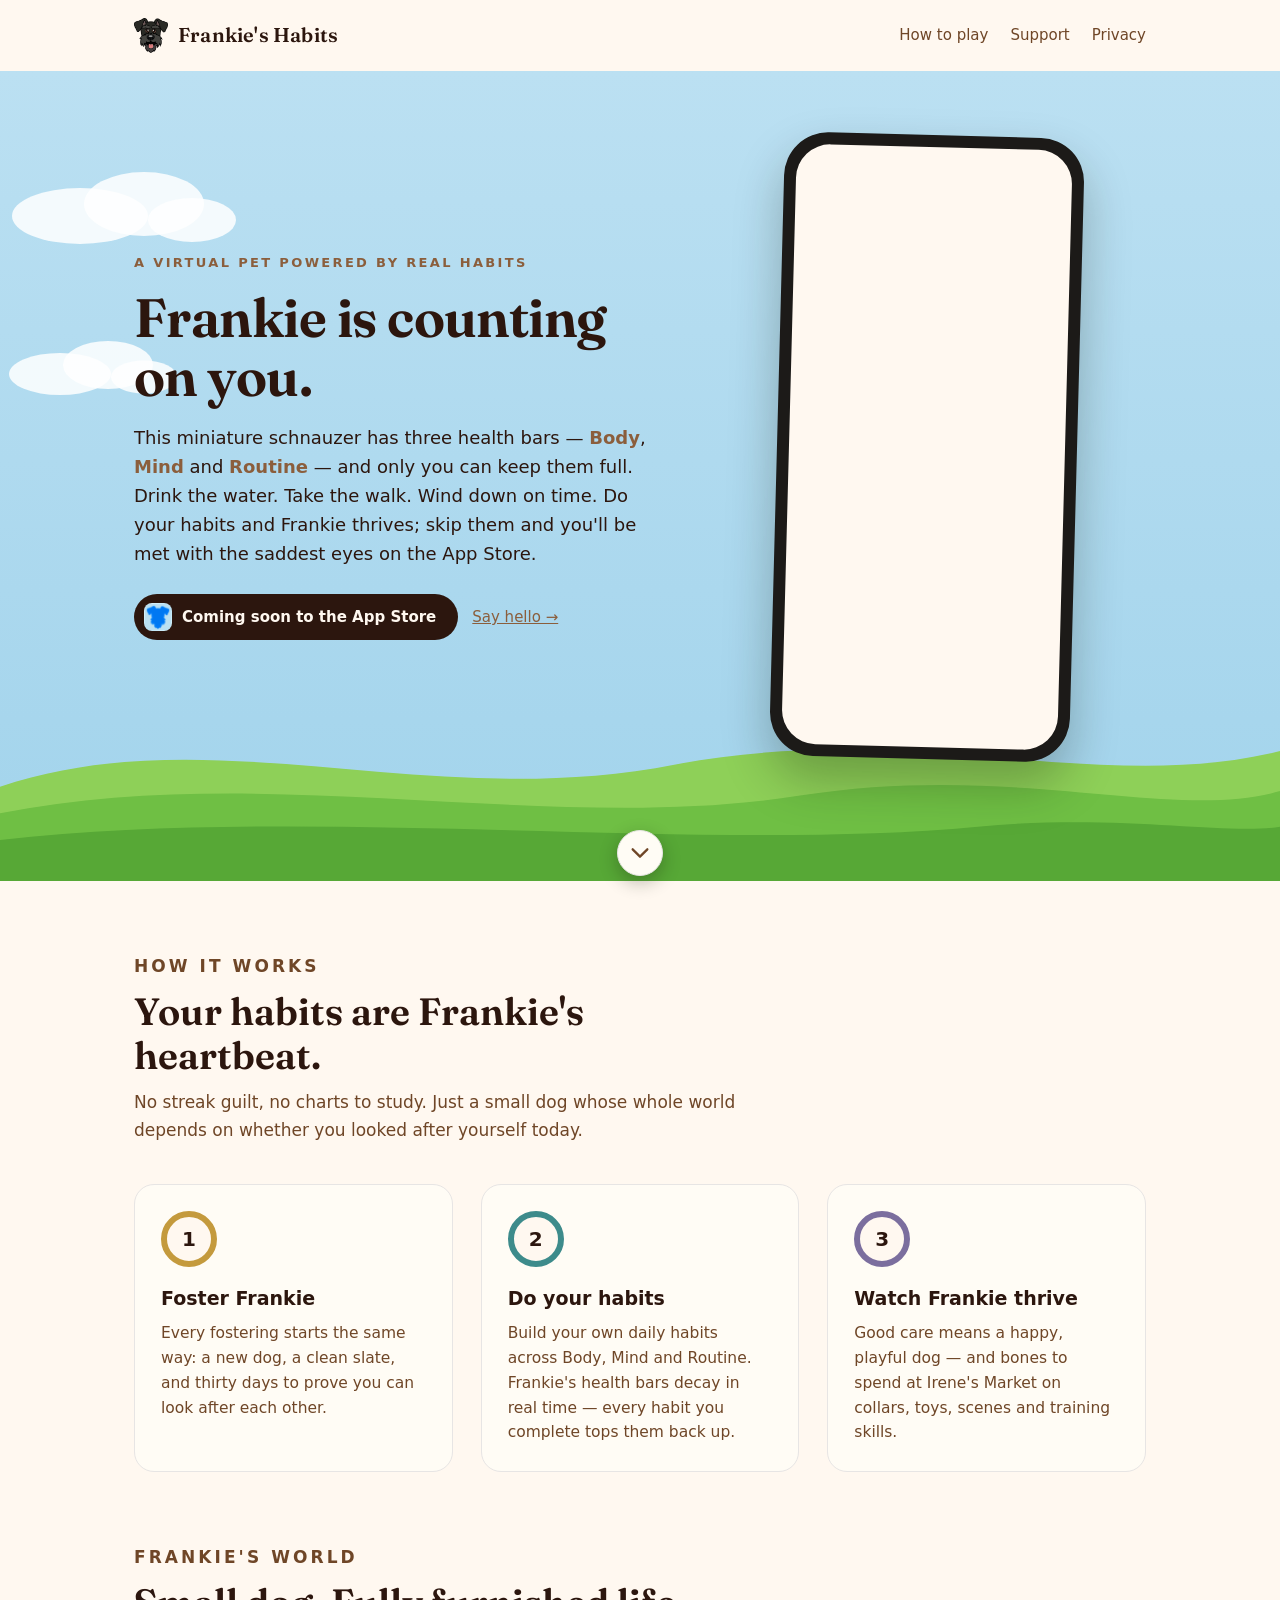
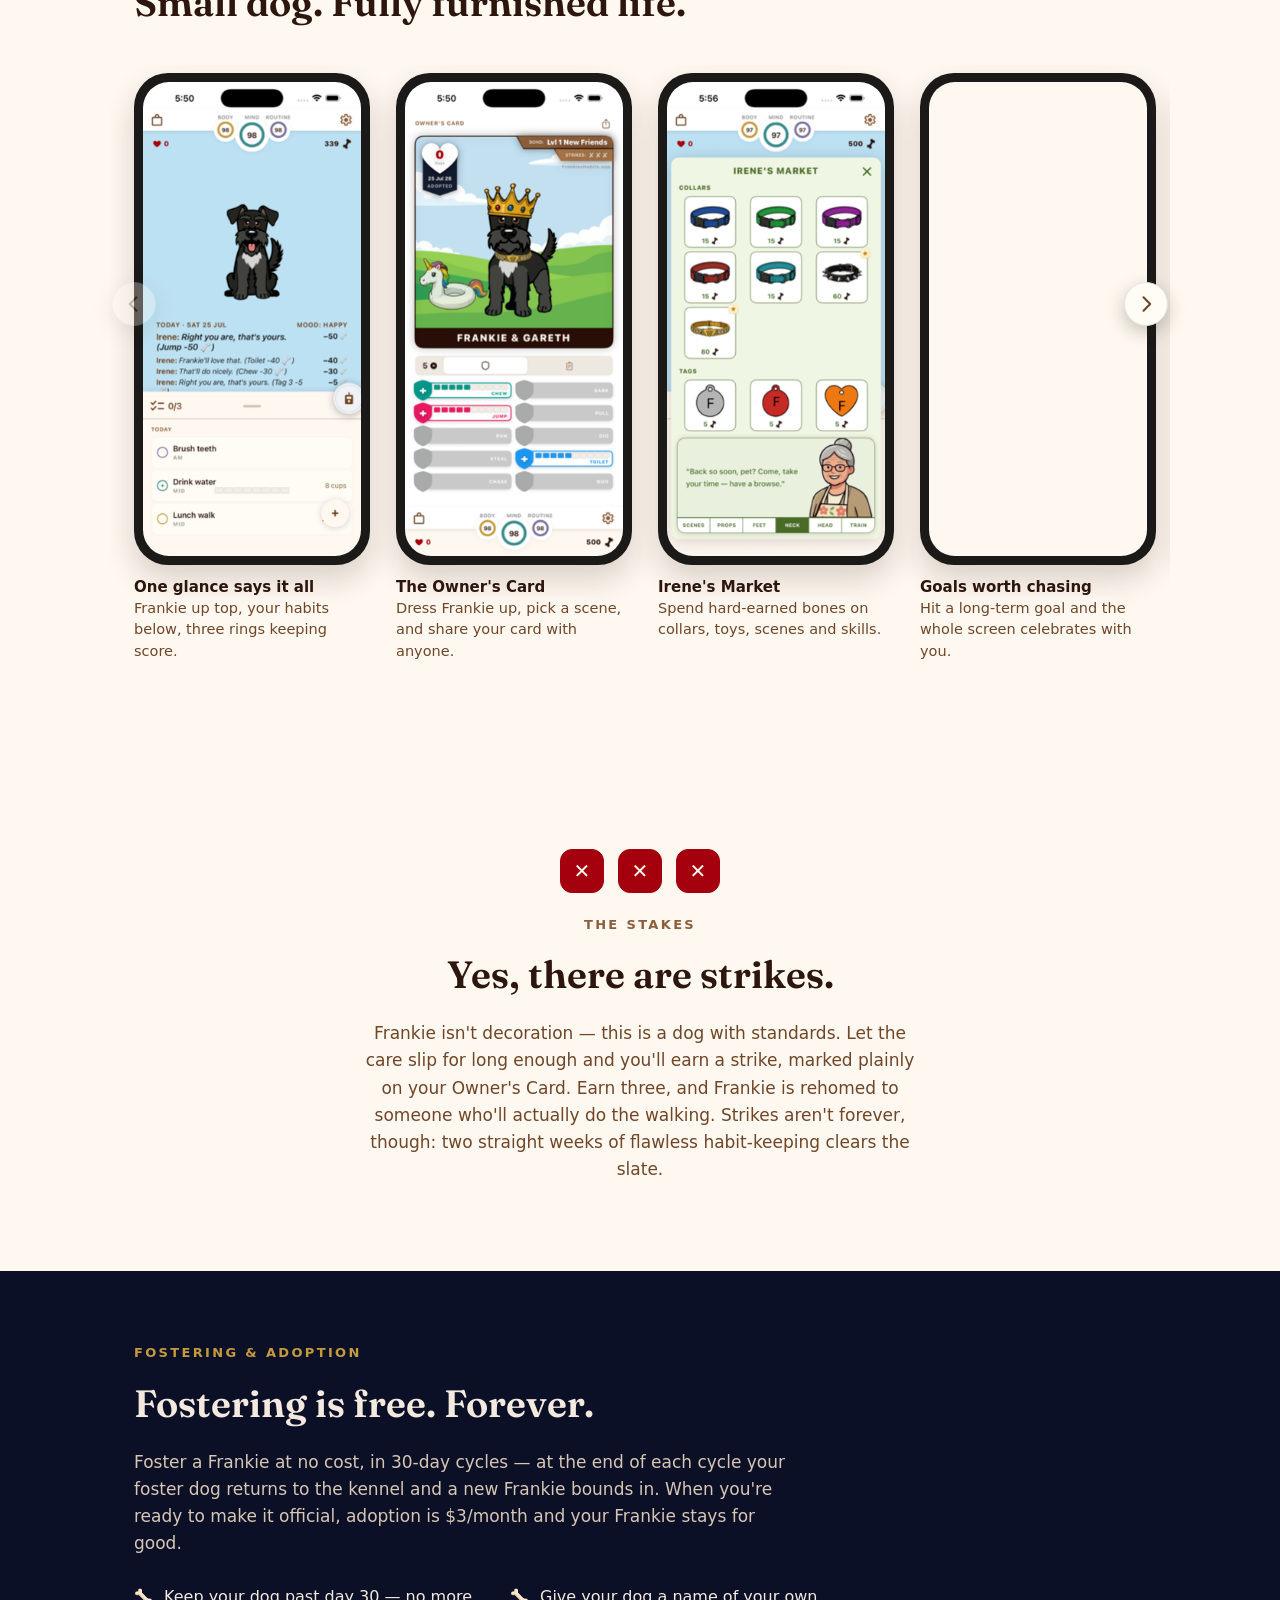
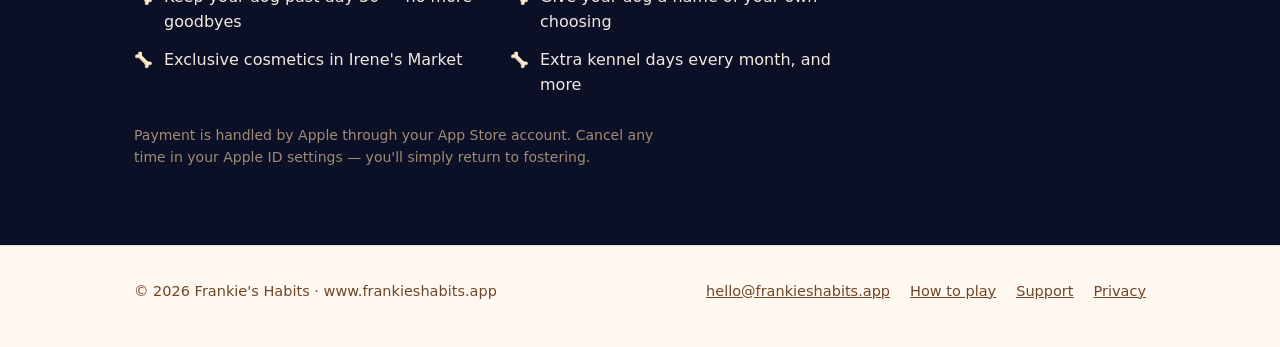
==== index.html @ 16db314a "Use the real compiled app icon in the App Store pill Co-Authored-By: Claude Fable 5 <noreply@anthrop" ====
<!DOCTYPE html>
<html lang="en">
<head>
<meta charset="utf-8">
<meta name="viewport" content="width=device-width, initial-scale=1">
<title>Frankie's Habits — Frankie is counting on you</title>
<meta name="description" content="Frankie is a virtual miniature schnauzer whose health runs on your real daily habits. Foster Frankie for free on iPhone — coming soon to the App Store.">
<meta property="og:title" content="Frankie's Habits">
<meta property="og:description" content="A virtual miniature schnauzer whose health runs on your real daily habits. Coming soon to the App Store.">
<meta property="og:image" content="https://www.frankieshabits.app/assets/02-ownerscard-crown-unicorn-hills.png">
<meta property="og:url" content="https://www.frankieshabits.app/">
<link rel="icon" type="image/png" href="assets/favicon.png">
<link rel="apple-touch-icon" href="assets/apple-touch-icon.png">
<link rel="preconnect" href="https://fonts.googleapis.com">
<link rel="preconnect" href="https://fonts.gstatic.com" crossorigin>
<link href="https://fonts.googleapis.com/css2?family=Fraunces:opsz,wght@9..144,400..700&display=swap" rel="stylesheet">
<link rel="stylesheet" href="style.css?v=5">
</head>
<body>

<header class="site-header">
  <div class="wrap">
    <a class="wordmark" href="index.html">
      <img src="assets/frankie-head.png" alt="" width="34" height="35">
      <span>Frankie's Habits</span>
    </a>
    <nav class="site-nav" aria-label="Site">
      <a href="guide.html">How to play</a>
      <a href="support.html">Support</a>
      <a href="privacy.html">Privacy</a>
    </nav>
  </div>
</header>

<main>
  <section class="hero" aria-label="Introduction">
    <div class="clouds" aria-hidden="true">
      <svg class="cloud" style="top:12%; width:240px;" viewBox="0 0 120 40"><ellipse cx="40" cy="26" rx="34" ry="14"/><ellipse cx="72" cy="20" rx="30" ry="16"/><ellipse cx="96" cy="28" rx="22" ry="11"/></svg>
      <svg class="cloud c2" style="top:34%; width:180px;" viewBox="0 0 120 40"><ellipse cx="40" cy="26" rx="34" ry="14"/><ellipse cx="72" cy="20" rx="30" ry="16"/><ellipse cx="96" cy="28" rx="22" ry="11"/></svg>
    </div>

    <div class="wrap">
      <div class="hero-copy">
        <p class="eyebrow">A virtual pet powered by real habits</p>
        <h1>Frankie is counting on you.</h1>
        <p class="lede">This miniature schnauzer has three health bars — <strong>Body</strong>, <strong>Mind</strong> and <strong>Routine</strong> — and only you can keep them full. Drink the water. Take the walk. Wind down on time. Do your habits and Frankie thrives; skip them and you'll be met with the saddest eyes on the App Store.</p>
        <div class="cta-row">
          <span class="pill"><img class="pill-icon" src="assets/app-icon.png" alt="" width="28" height="28">Coming soon to the App&nbsp;Store</span>
          <a class="quiet" href="mailto:hello@frankieshabits.app">Say hello →</a>
        </div>
      </div>
      <div class="phone">
        <video src="assets/v1-frankie-licks-the-screen.mp4" autoplay muted loop playsinline preload="metadata" aria-label="Frankie the schnauzer licking the phone screen"></video>
      </div>
    </div>

    <a class="scroll-cue" href="#how-title" aria-label="Scroll down to see how it works">
      <svg viewBox="0 0 24 24" width="22" height="22" aria-hidden="true"><path d="M4 8l8 8 8-8" fill="none" stroke="currentColor" stroke-width="2.5" stroke-linecap="round" stroke-linejoin="round"/></svg>
    </a>

    <svg class="hills" viewBox="0 0 1440 190" preserveAspectRatio="none" aria-hidden="true">
      <path class="h1" d="M0,120 C240,40 480,150 760,95 C1020,45 1240,130 1440,80 L1440,190 L0,190 Z"/>
      <path class="h2" d="M0,150 C300,90 620,175 900,130 C1140,92 1320,160 1440,125 L1440,190 L0,190 Z"/>
      <path class="h3" d="M0,180 C360,140 780,195 1100,165 C1260,150 1380,175 1440,165 L1440,190 L0,190 Z"/>
    </svg>
  </section>
  <div class="grass-band" aria-hidden="true"></div>

  <section class="section" aria-labelledby="how-title">
    <div class="wrap">
      <div class="section-head">
        <p class="eyebrow">How it works</p>
        <h2 id="how-title">Your habits are Frankie's heartbeat.</h2>
        <p>No streak guilt, no charts to study. Just a small dog whose whole world depends on whether you looked after yourself today.</p>
      </div>
      <ol class="steps">
        <li class="step">
          <span class="ring" aria-hidden="true">1</span>
          <h3>Foster Frankie</h3>
          <p>Every fostering starts the same way: a new dog, a clean slate, and thirty days to prove you can look after each other.</p>
        </li>
        <li class="step">
          <span class="ring" aria-hidden="true">2</span>
          <h3>Do your habits</h3>
          <p>Build your own daily habits across Body, Mind and Routine. Frankie's health bars decay in real time — every habit you complete tops them back up.</p>
        </li>
        <li class="step">
          <span class="ring" aria-hidden="true">3</span>
          <h3>Watch Frankie thrive</h3>
          <p>Good care means a happy, playful dog — and bones to spend at Irene's Market on collars, toys, scenes and training skills.</p>
        </li>
      </ol>
    </div>
  </section>

  <section class="section" aria-labelledby="world-title" style="padding-top:0;">
    <div class="wrap">
      <div class="section-head">
        <p class="eyebrow">Frankie's world</p>
        <h2 id="world-title">Small dog. Fully furnished life.</h2>
      </div>
    </div>
    <div class="shelf-zone">
      <button class="shelf-btn prev" type="button" aria-label="Previous screenshots" disabled>
        <svg viewBox="0 0 24 24" width="20" height="20" aria-hidden="true"><path d="M15 4l-8 8 8 8" fill="none" stroke="currentColor" stroke-width="2.5" stroke-linecap="round" stroke-linejoin="round"/></svg>
      </button>
      <button class="shelf-btn next" type="button" aria-label="More screenshots">
        <svg viewBox="0 0 24 24" width="20" height="20" aria-hidden="true"><path d="M9 4l8 8-8 8" fill="none" stroke="currentColor" stroke-width="2.5" stroke-linecap="round" stroke-linejoin="round"/></svg>
      </button>
      <div class="shelf" tabindex="0" aria-label="App screenshots, scroll sideways">
      <figure class="shot">
        <div class="phone"><img src="assets/01-home-crown-grasshills.png" alt="Frankie's home screen with Body, Mind and Routine health rings and today's habit list" loading="lazy"></div>
        <figcaption><strong>One glance says it all</strong>Frankie up top, your habits below, three rings keeping score.</figcaption>
      </figure>
      <figure class="shot">
        <div class="phone"><img src="assets/02-ownerscard-crown-unicorn-hills.png" alt="Owner's Card showing Frankie wearing a crown next to a unicorn pool float on grassy hills" loading="lazy"></div>
        <figcaption><strong>The Owner's Card</strong>Dress Frankie up, pick a scene, and share your card with anyone.</figcaption>
      </figure>
      <figure class="shot">
        <div class="phone"><img src="assets/07-market-collars.png" alt="Irene's Market showing a grid of collars for sale" loading="lazy"></div>
        <figcaption><strong>Irene's Market</strong>Spend hard-earned bones on collars, toys, scenes and skills.</figcaption>
      </figure>
      <figure class="shot">
        <div class="phone"><video src="assets/v5-goal-achieved-confetti.mp4" autoplay muted loop playsinline preload="metadata" aria-label="Confetti celebration when a goal is achieved"></video></div>
        <figcaption><strong>Goals worth chasing</strong>Hit a long-term goal and the whole screen celebrates with you.</figcaption>
      </figure>
      <figure class="shot">
        <div class="phone"><img src="assets/12-habit-panel-expanded.png" alt="Expanded habit panel with morning, midday and night habits" loading="lazy"></div>
        <figcaption><strong>Habits that fit your day</strong>Morning, midday, night — with progress sliders for the countable stuff.</figcaption>
      </figure>
      <figure class="shot">
        <div class="phone"><img src="assets/14-doggy-talkie.png" alt="The Doggy Talkie feed showing messages from Frankie, Bill and Irene" loading="lazy"></div>
        <figcaption><strong>The Doggy Talkie</strong>Every walk, bath and biscuit remembered — with commentary from Frankie, Bill the vet and Irene.</figcaption>
      </figure>
      <figure class="shot">
        <div class="phone"><img src="assets/15-weekly-checkin.png" alt="Weekly check-in summary screen" loading="lazy"></div>
        <figcaption><strong>The weekly check-in</strong>A gentle Sunday look at how the two of you are doing.</figcaption>
      </figure>
      <figure class="shot">
        <div class="phone"><img src="assets/05-ownerscard-forest-trex-viking.png" alt="Owner's Card with Frankie in a viking helmet in a forest scene with an inflatable T-rex" loading="lazy"></div>
        <figcaption><strong>Yes, that's a viking helmet</strong>The wardrobe gets weird in the best way.</figcaption>
      </figure>
      </div>
    </div>
  </section>

  <section class="strikes" aria-labelledby="strikes-title">
    <div class="wrap">
      <div class="strike-row" aria-hidden="true">
        <span class="strike-x">✕</span><span class="strike-x">✕</span><span class="strike-x">✕</span>
      </div>
      <p class="eyebrow">The stakes</p>
      <h2 id="strikes-title">Yes, there are strikes.</h2>
      <p>Frankie isn't decoration — this is a dog with standards. Let the care slip for long enough and you'll earn a strike, marked plainly on your Owner's Card. Earn three, and Frankie is rehomed to someone who'll actually do the walking. Strikes aren't forever, though: two straight weeks of flawless habit-keeping clears the slate.</p>
    </div>
  </section>

  <section class="adopt" aria-labelledby="adopt-title">
    <div class="wrap">
      <p class="eyebrow">Fostering &amp; adoption</p>
      <h2 id="adopt-title">Fostering is free. Forever.</h2>
      <p class="lede">Foster a Frankie at no cost, in 30-day cycles — at the end of each cycle your foster dog returns to the kennel and a new Frankie bounds in. When you're ready to make it official, adoption is $3/month and your Frankie stays for good.</p>
      <ul>
        <li>Keep your dog past day 30 — no more goodbyes</li>
        <li>Give your dog a name of your own choosing</li>
        <li>Exclusive cosmetics in Irene's Market</li>
        <li>Extra kennel days every month, and more</li>
      </ul>
      <p class="fine">Payment is handled by Apple through your App&nbsp;Store account. Cancel any time in your Apple&nbsp;ID settings — you'll simply return to fostering.</p>
    </div>
  </section>
</main>

<footer class="site-footer">
  <div class="wrap">
    <span>© 2026 Frankie's Habits · www.frankieshabits.app</span>
    <nav aria-label="Footer">
      <a href="mailto:hello@frankieshabits.app">hello@frankieshabits.app</a>
      <a href="guide.html">How to play</a>
      <a href="support.html">Support</a>
      <a href="privacy.html">Privacy</a>
    </nav>
  </div>
</footer>

<script>
  var shelf = document.querySelector('.shelf');
  var prev = document.querySelector('.shelf-btn.prev');
  var next = document.querySelector('.shelf-btn.next');
  var instant = matchMedia('(prefers-reduced-motion: reduce)').matches;
  function page(dir) {
    shelf.scrollBy({ left: dir * shelf.clientWidth * 0.8, behavior: instant ? 'auto' : 'smooth' });
  }
  prev.addEventListener('click', function () { page(-1); });
  next.addEventListener('click', function () { page(1); });
  function syncBtns() {
    prev.disabled = shelf.scrollLeft < 10;
    next.disabled = shelf.scrollLeft > shelf.scrollWidth - shelf.clientWidth - 10;
  }
  shelf.addEventListener('scroll', syncBtns, { passive: true });
  syncBtns();

  var cue = document.querySelector('.scroll-cue');
  addEventListener('scroll', function () {
    cue.classList.toggle('gone', scrollY > 120);
  }, { passive: true });
  if (matchMedia('(prefers-reduced-motion: reduce)').matches) {
    document.querySelectorAll('video').forEach(function (v) {
      v.removeAttribute('autoplay'); v.pause(); v.setAttribute('controls', '');
    });
  }
</script>
</body>
</html>
---- style.css ----
/* Frankie's Habits — frankieshabits.app
   Palette + type ramp derive from the app's own tokens (docs/tokens.json):
   cream UI chrome, warm-brown accents, Body/Mind/Routine category trio,
   and the happy-sky blue that Frankie lives under when things are going well. */

:root {
  --cream: #FFF8F0;
  --card: #FFFCF5;
  --ink: #2C160E;
  --ink-2: #6F4627;
  --brown: #8B5E3C;
  --border: #E7E5E4;
  --sky: #BBE0F2;
  --sky-deep: #A3D4EC;
  --grass-1: #8ED058;
  --grass-2: #6FBF44;
  --grass-3: #57A836;
  --body-gold: #C49A3D;
  --mind-teal: #3D8B8B;
  --routine-purple: #7B6E9E;
  --night: #0B1026;
  --bezel: #1C1A18;
  --display: "Fraunces", Georgia, serif;
  --sans: system-ui, -apple-system, "Segoe UI", sans-serif;
}

:root[data-theme="dark"] { color-scheme: dark; }
:root[data-theme="light"] { color-scheme: light; }

@media (prefers-color-scheme: dark) {
  :root {
    --cream: #171310;
    --card: #201B17;
    --ink: #F3E9DF;
    --ink-2: #C9A886;
    --border: #33291F;
    --sky: #1A3A4D;
    --sky-deep: #14303F;
    --grass-1: #2E5A22;
    --grass-2: #26491C;
    --grass-3: #1E3A17;
  }
}

* { margin: 0; padding: 0; box-sizing: border-box; }

html { scroll-behavior: smooth; }

body {
  font-family: var(--sans);
  background: var(--cream);
  color: var(--ink);
  line-height: 1.6;
  -webkit-font-smoothing: antialiased;
}

img, video { max-width: 100%; display: block; }

a { color: var(--brown); }
a:focus-visible, button:focus-visible {
  outline: 3px solid var(--mind-teal);
  outline-offset: 2px;
  border-radius: 4px;
}

.wrap { max-width: 1060px; margin: 0 auto; padding: 0 24px; }

/* Tracked uppercase labels — same register as the app's BODY / MIND / ROUTINE headers */
.eyebrow {
  font-size: 13px;
  font-weight: 600;
  letter-spacing: 0.18em;
  text-transform: uppercase;
  color: var(--brown);
}

/* ---------- header ---------- */

.site-header { background: var(--cream); }
.site-header .wrap {
  display: flex;
  align-items: center;
  justify-content: space-between;
  padding-top: 18px;
  padding-bottom: 18px;
}
.wordmark {
  display: flex;
  align-items: center;
  gap: 10px;
  text-decoration: none;
  color: var(--ink);
}
.wordmark img { width: 34px; height: auto; }
.wordmark span {
  font-family: var(--display);
  font-weight: 600;
  font-size: 20px;
  letter-spacing: 0.01em;
}
.site-nav { display: flex; gap: 22px; }
.site-nav a {
  color: var(--ink-2);
  text-decoration: none;
  font-size: 15px;
  font-weight: 500;
}
.site-nav a:hover { color: var(--brown); text-decoration: underline; }

/* ---------- hero: Frankie's world ---------- */

.hero {
  background: linear-gradient(var(--sky), var(--sky-deep));
  overflow: hidden;
  position: relative;
}
.hero .wrap {
  display: grid;
  grid-template-columns: 1.1fr 0.9fr;
  gap: 40px;
  align-items: center;
  padding-top: 64px;
  padding-bottom: 24px;
  position: relative;
  z-index: 2;
}
.hero-copy h1 {
  font-family: var(--display);
  font-weight: 640;
  font-size: clamp(34px, 5vw, 54px);
  line-height: 1.1;
  letter-spacing: -0.01em;
  margin: 14px 0 18px;
}
.hero-copy .lede {
  font-size: 18px;
  color: var(--ink);
  max-width: 46ch;
  margin-bottom: 26px;
}
.hero-copy .lede strong { color: var(--brown); }

.cta-row { display: flex; flex-wrap: wrap; gap: 14px; align-items: center; }
.pill {
  display: inline-flex;
  align-items: center;
  gap: 10px;
  background: var(--ink);
  color: var(--cream);
  border-radius: 999px;
  padding: 9px 22px 9px 10px;
  font-weight: 600;
  font-size: 15px;
}
/* the real compiled app icon, straight from the built app bundle */
.pill-icon {
  width: 28px;
  height: 28px;
  border-radius: 8px;
  flex-shrink: 0;
}
@media (prefers-color-scheme: dark) {
  .pill { background: var(--card); color: var(--ink); border: 1px solid var(--border); }
}
.cta-row .quiet { font-size: 15px; }

/* phone standing in the grass */
.phone {
  width: min(300px, 78vw);
  margin: 0 auto;
  background: var(--bezel);
  border-radius: 44px;
  padding: 12px;
  box-shadow: 0 24px 48px rgba(20, 30, 10, 0.28);
}
.phone > img, .phone > video {
  border-radius: 34px;
  width: 100%;
  aspect-ratio: 1320 / 2868;
  object-fit: cover;
  background: var(--cream);
}
.hero .phone { transform: rotate(1.5deg); }

/* scroll cue — sits on the grass, bobbing until you follow it */
.scroll-cue {
  position: fixed;
  left: 50%;
  bottom: 24px;
  transform: translateX(-50%);
  z-index: 20;
  width: 46px;
  height: 46px;
  border-radius: 50%;
  background: #FFFCF5;
  color: #6F4627;
  border: 1px solid #E7E5E4;
  box-shadow: 0 6px 18px rgba(20, 30, 10, 0.30);
  display: grid;
  place-items: center;
  animation: bob 1.8s ease-in-out infinite;
  transition: opacity 0.4s ease;
}
.scroll-cue:hover { color: #2C160E; }
.scroll-cue.gone { opacity: 0; pointer-events: none; }
@keyframes bob {
  0%, 100% { transform: translateX(-50%) translateY(0); }
  50% { transform: translateX(-50%) translateY(7px); }
}
@media (prefers-reduced-motion: reduce) {
  .scroll-cue { animation: none; }
}

/* rolling hills — same flat-vector world as the Owner's Card */
.hills { display: block; width: 100%; margin-top: -8vw; position: relative; z-index: 1; }
.hills path.h1 { fill: var(--grass-1); }
.hills path.h2 { fill: var(--grass-2); }
.hills path.h3 { fill: var(--grass-3); }
.grass-band { background: var(--grass-3); height: 34px; margin-top: -2px; }

.clouds { position: absolute; inset: 0; z-index: 0; pointer-events: none; }
.cloud {
  position: absolute;
  fill: rgba(255, 255, 255, 0.85);
  animation: drift 60s linear infinite;
}
@media (prefers-color-scheme: dark) { .cloud { fill: rgba(255, 255, 255, 0.12); } }
.cloud.c2 { animation-duration: 90s; animation-delay: -30s; }
@keyframes drift {
  from { transform: translateX(-15vw); }
  to { transform: translateX(110vw); }
}
@media (prefers-reduced-motion: reduce) {
  .cloud { animation: none; }
  html { scroll-behavior: auto; }
}

/* ---------- sections ---------- */

.section { padding: 72px 0; }
.section-head { max-width: 60ch; margin-bottom: 40px; }
.section-head h2 {
  font-family: var(--display);
  font-weight: 620;
  font-size: clamp(26px, 3.6vw, 38px);
  line-height: 1.15;
  margin: 10px 0 12px;
}
.section-head p { color: var(--ink-2); font-size: 17px; }

/* how it works — step rings echo the app's Body/Mind/Routine status rings */
.steps {
  display: grid;
  grid-template-columns: repeat(3, 1fr);
  gap: 28px;
  list-style: none;
}
.step {
  background: var(--card);
  border: 1px solid var(--border);
  border-radius: 20px;
  padding: 26px;
}
.ring {
  width: 56px;
  height: 56px;
  border-radius: 50%;
  border: 6px solid var(--body-gold);
  display: grid;
  place-items: center;
  font-weight: 700;
  font-size: 20px;
  margin-bottom: 16px;
  background: var(--cream);
}
.step:nth-child(2) .ring { border-color: var(--mind-teal); }
.step:nth-child(3) .ring { border-color: var(--routine-purple); }
.step h3 { font-size: 19px; margin-bottom: 8px; }
.step p { color: var(--ink-2); font-size: 15.5px; }

/* gallery — horizontally scrollable shelf of phones */
.shelf-zone { position: relative; max-width: 1060px; margin: 0 auto; }
.shelf-btn {
  position: absolute;
  top: 34%;
  z-index: 5;
  width: 44px;
  height: 44px;
  border-radius: 50%;
  background: #FFFCF5;
  color: #6F4627;
  border: 1px solid #E7E5E4;
  box-shadow: 0 6px 18px rgba(20, 30, 10, 0.25);
  display: grid;
  place-items: center;
  cursor: pointer;
  transition: opacity 0.25s ease;
}
.shelf-btn.prev { left: 2px; }
.shelf-btn.next { right: 2px; }
.shelf-btn:hover:not(:disabled) { color: #2C160E; }
.shelf-btn:disabled { opacity: 0.3; cursor: default; }
@media (max-width: 820px) {
  .shelf-btn { display: none; }
}
.shelf {
  display: grid;
  grid-auto-flow: column;
  grid-auto-columns: 236px;
  gap: 26px;
  overflow-x: auto;
  padding: 8px 24px 22px;
  max-width: 1060px;
  margin: 0 auto;
  scroll-snap-type: x proximity;
  scroll-padding: 0 24px;
  scrollbar-width: thin;
}
.shot { scroll-snap-align: start; }
.shot .phone {
  width: 100%;
  border-radius: 34px;
  padding: 9px;
  box-shadow: 0 14px 30px rgba(44, 22, 14, 0.18);
}
.shot .phone > img, .shot .phone > video { border-radius: 26px; }
.shot figcaption {
  margin-top: 12px;
  font-size: 14.5px;
  color: var(--ink-2);
  line-height: 1.45;
}
.shot figcaption strong { color: var(--ink); display: block; font-size: 15px; }

/* strikes — the stakes, in the Owner's Card's own language */
.strikes { padding: 72px 0 88px; text-align: center; }
.strikes .wrap { max-width: 620px; }
.strikes h2 {
  font-family: var(--display);
  font-weight: 620;
  font-size: clamp(26px, 3.6vw, 38px);
  margin: 10px 0 14px;
}
.strikes p:not(.eyebrow) { color: var(--ink-2); font-size: 17px; }
.strike-row { display: flex; gap: 14px; justify-content: center; margin-bottom: 22px; }
.strike-x {
  width: 44px;
  height: 44px;
  border-radius: 12px;
  background: #A4000E;
  border: 1px solid #A4000E;
  display: grid;
  place-items: center;
  color: #FFF8F0;
  font-weight: 700;
  font-size: 20px;
}

/* adoption band */
.adopt { background: var(--night); color: #F3E9DF; }
.adopt .wrap { padding-top: 72px; padding-bottom: 76px; }
.adopt .eyebrow { color: var(--body-gold); }
.adopt h2 {
  font-family: var(--display);
  font-weight: 620;
  font-size: clamp(26px, 3.6vw, 38px);
  margin: 10px 0 14px;
  max-width: 24ch;
}
.adopt .lede { max-width: 62ch; color: #D8C6B4; font-size: 17px; }
.adopt ul {
  list-style: none;
  margin-top: 26px;
  display: grid;
  grid-template-columns: repeat(2, minmax(220px, 1fr));
  gap: 12px 32px;
  max-width: 720px;
}
.adopt li {
  padding-left: 30px;
  position: relative;
  color: #F3E9DF;
  font-size: 16px;
}
.adopt li::before {
  content: "🦴";
  position: absolute;
  left: 0;
  top: 1px;
  font-size: 15px;
}
.adopt .fine { margin-top: 26px; font-size: 14px; color: #A08B76; max-width: 62ch; }

/* ---------- footer ---------- */

.site-footer { border-top: 1px solid var(--border); }
.site-footer .wrap {
  padding-top: 34px;
  padding-bottom: 44px;
  display: flex;
  flex-wrap: wrap;
  gap: 18px 32px;
  align-items: center;
  justify-content: space-between;
  font-size: 14.5px;
  color: var(--ink-2);
}
.site-footer nav { display: flex; flex-wrap: wrap; gap: 20px; }
.site-footer a { color: var(--ink-2); }

/* ---------- inner pages (support / privacy) ---------- */

.page { max-width: 720px; margin: 0 auto; padding: 56px 24px 88px; }
.page h1 {
  font-family: var(--display);
  font-weight: 640;
  font-size: clamp(30px, 4.5vw, 42px);
  line-height: 1.12;
  margin: 12px 0 18px;
}
.page h2 {
  font-family: var(--display);
  font-weight: 600;
  font-size: 22px;
  margin: 36px 0 10px;
}
.page p, .page li { color: var(--ink); font-size: 16.5px; }
.page p + p { margin-top: 12px; }
.page ul { margin: 12px 0 12px 22px; }
.page .muted { color: var(--ink-2); }
.page .card {
  background: var(--card);
  border: 1px solid var(--border);
  border-radius: 16px;
  padding: 22px 24px;
  margin: 22px 0;
}
.page .card a { font-weight: 600; }

/* guide-page figures — small phones floated beside their sections */
.guide-fig {
  float: right;
  width: 172px;
  margin: 6px 0 16px 26px;
}
.guide-fig .phone {
  width: 100%;
  border-radius: 26px;
  padding: 7px;
  box-shadow: 0 10px 24px rgba(44, 22, 14, 0.20);
}
.guide-fig .phone > img { border-radius: 20px; }
.guide-fig figcaption {
  margin-top: 8px;
  font-size: 13px;
  color: var(--ink-2);
  text-align: center;
  line-height: 1.4;
}
.page h2 { clear: both; }
@media (max-width: 560px) {
  .guide-fig { float: none; width: 200px; margin: 18px auto; }
}

/* ---------- responsive ---------- */

@media (max-width: 820px) {
  .hero .wrap { grid-template-columns: 1fr; padding-top: 44px; }
  .hero .phone { transform: none; margin-top: 8px; }
  .steps { grid-template-columns: 1fr; }
  .adopt ul { grid-template-columns: 1fr; }
  .hills { margin-top: -12vw; }
}
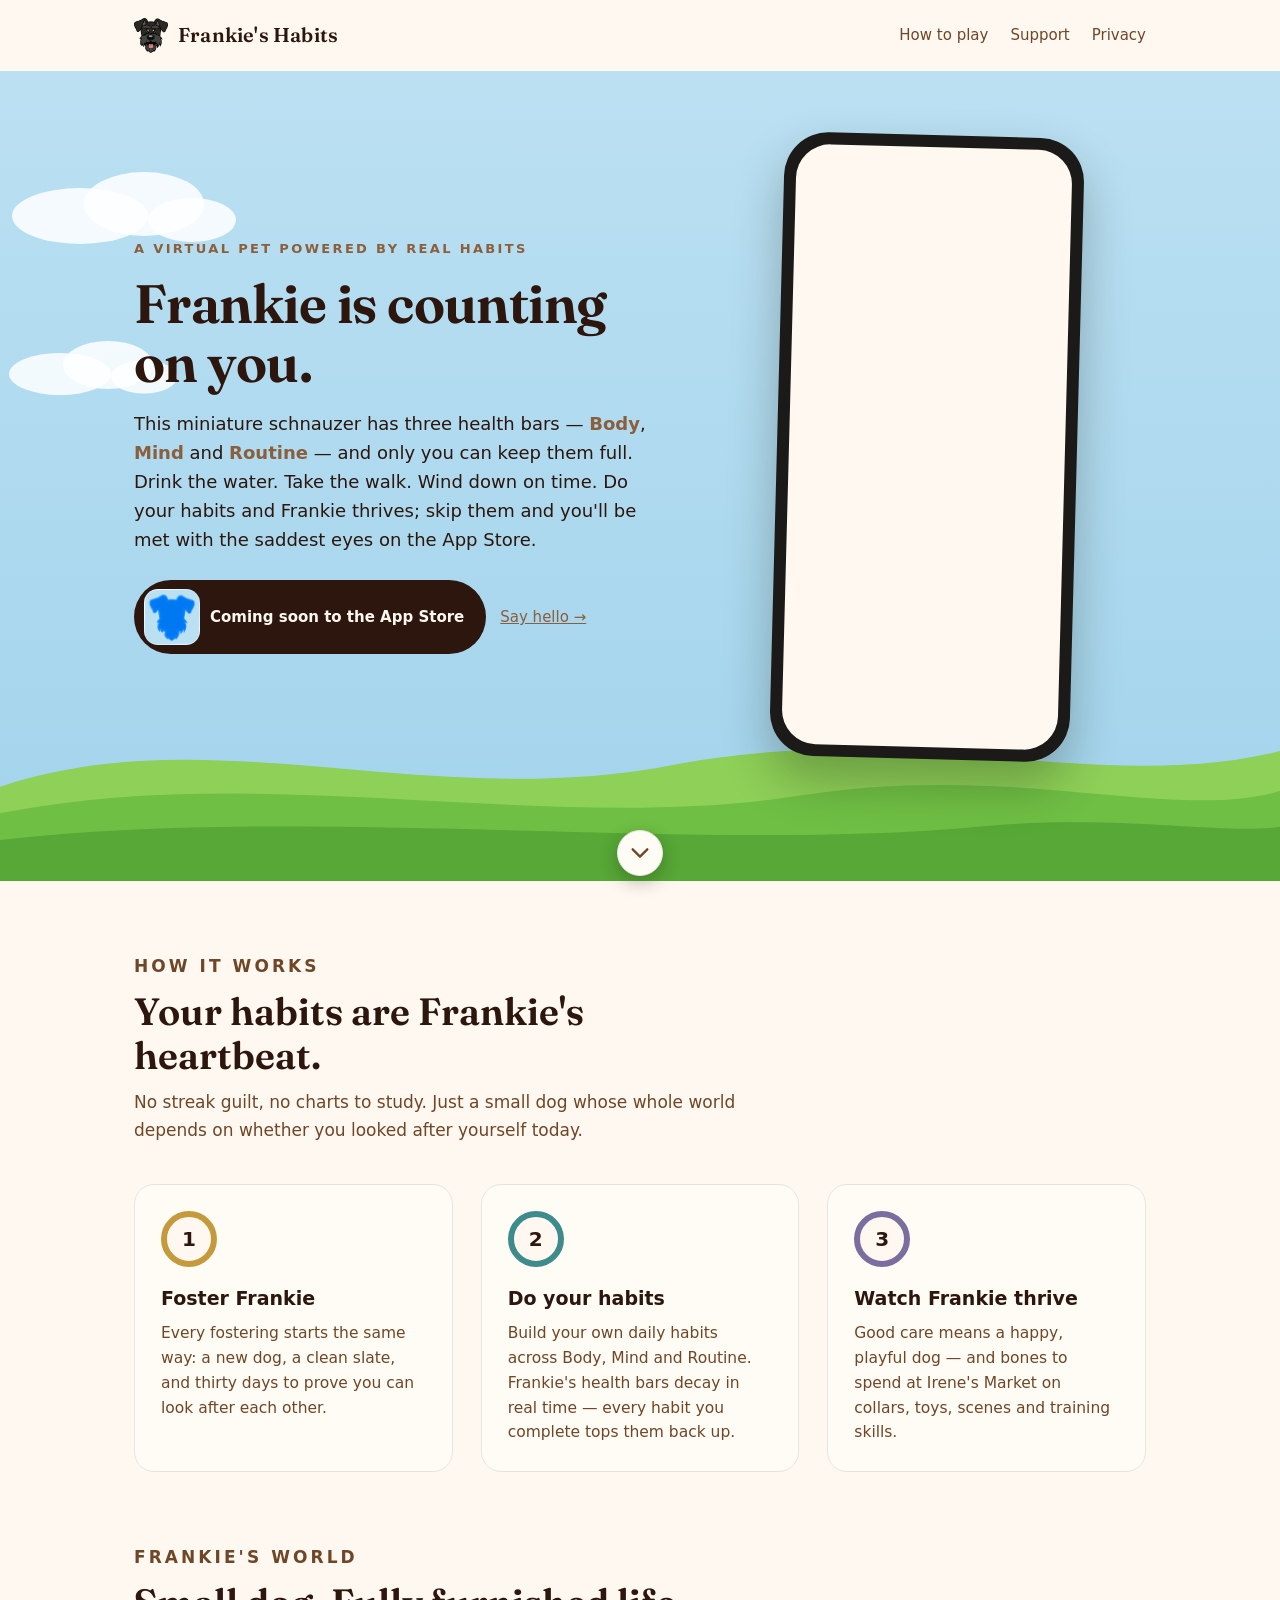
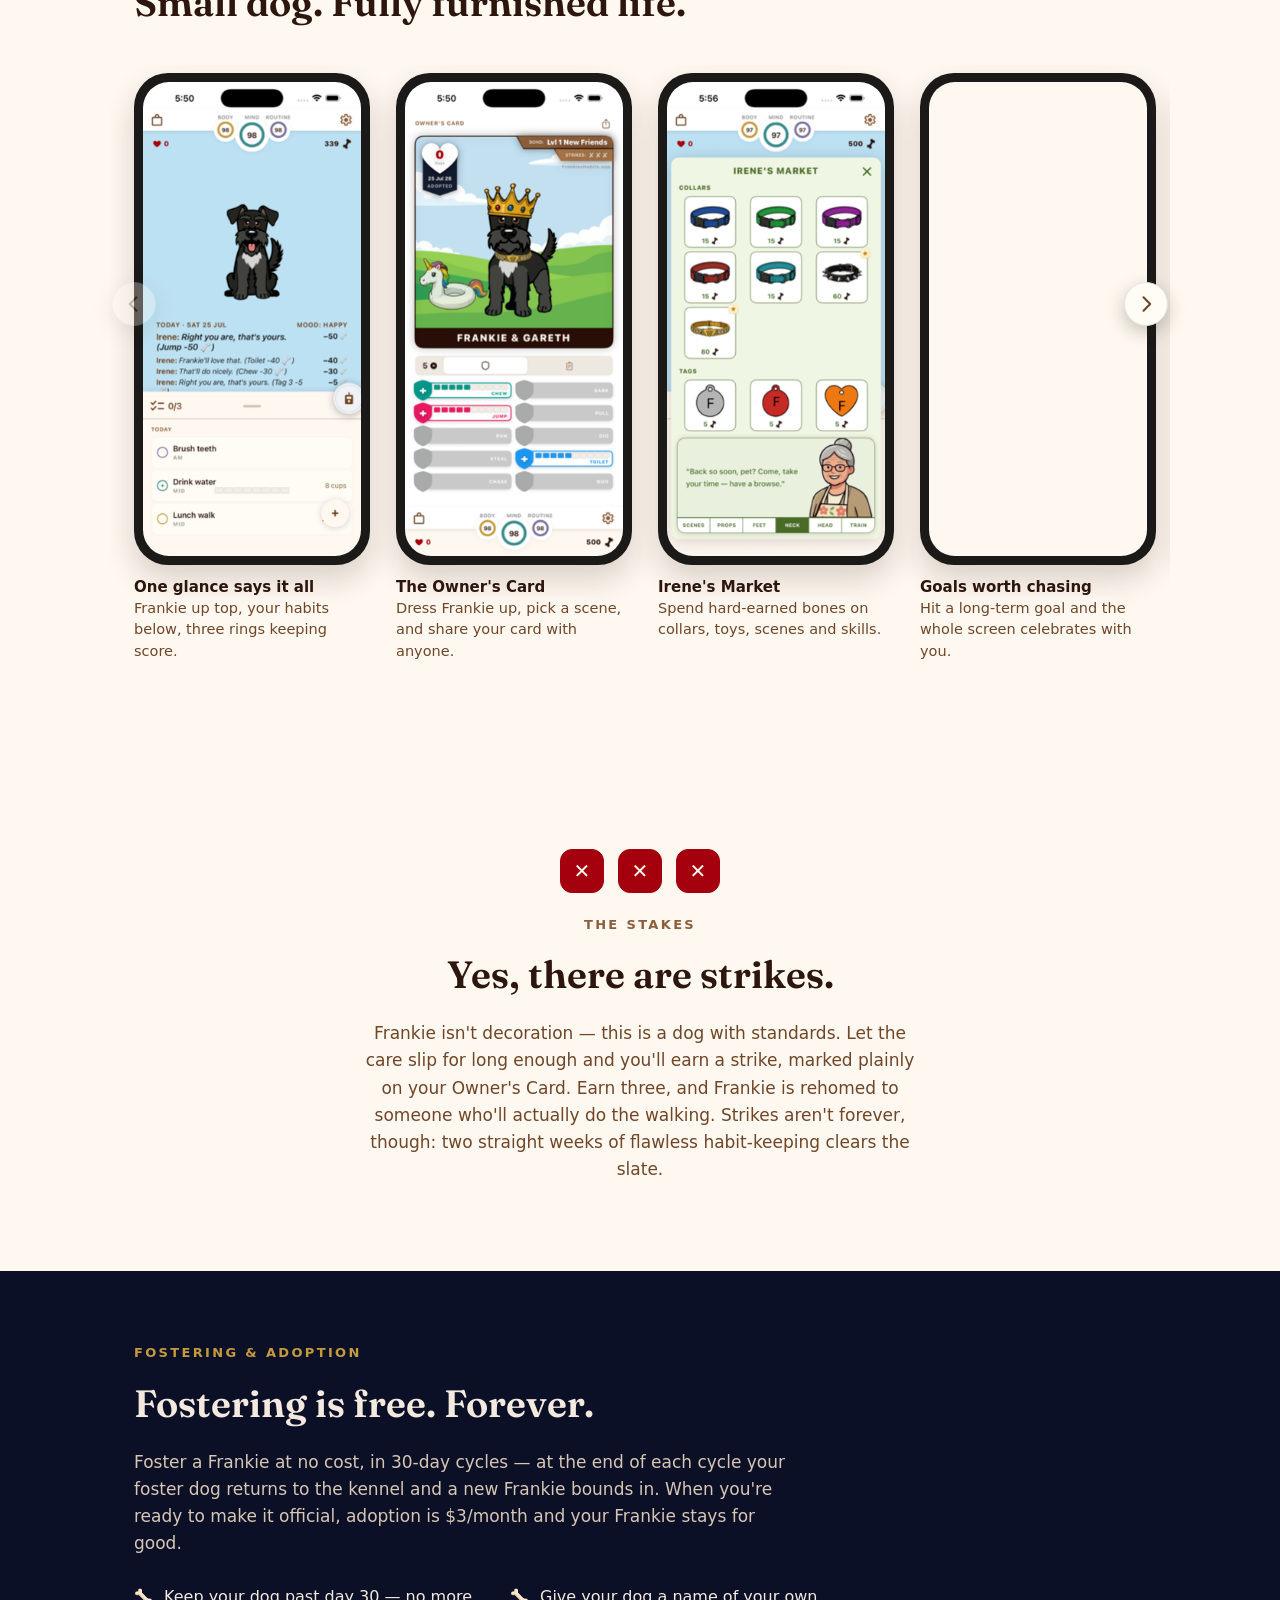
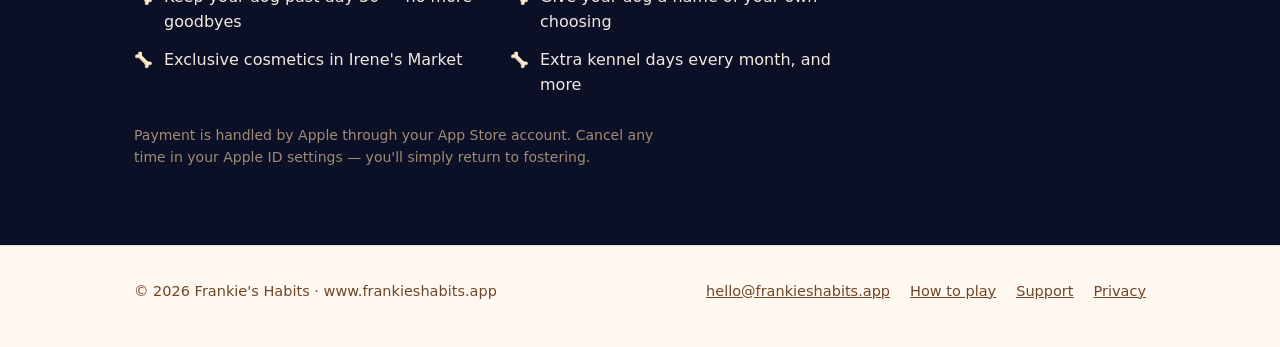
==== commit 23472ae0: "App icon in pill doubled to 56px Co-Authored-By: Claude Fable 5 <noreply@anthropic.com>" ====
--- a/index.html
+++ b/index.html
@@ -14,7 +14,7 @@
 <link rel="preconnect" href="https://fonts.googleapis.com">
 <link rel="preconnect" href="https://fonts.gstatic.com" crossorigin>
 <link href="https://fonts.googleapis.com/css2?family=Fraunces:opsz,wght@9..144,400..700&display=swap" rel="stylesheet">
-<link rel="stylesheet" href="style.css?v=5">
+<link rel="stylesheet" href="style.css?v=6">
 </head>
 <body>
 
@@ -45,7 +45,7 @@
         <h1>Frankie is counting on you.</h1>
         <p class="lede">This miniature schnauzer has three health bars — <strong>Body</strong>, <strong>Mind</strong> and <strong>Routine</strong> — and only you can keep them full. Drink the water. Take the walk. Wind down on time. Do your habits and Frankie thrives; skip them and you'll be met with the saddest eyes on the App Store.</p>
         <div class="cta-row">
-          <span class="pill"><img class="pill-icon" src="assets/app-icon.png" alt="" width="28" height="28">Coming soon to the App&nbsp;Store</span>
+          <span class="pill"><img class="pill-icon" src="assets/app-icon.png" alt="" width="56" height="56">Coming soon to the App&nbsp;Store</span>
           <a class="quiet" href="mailto:hello@frankieshabits.app">Say hello →</a>
         </div>
       </div>
--- a/style.css
+++ b/style.css
@@ -154,9 +154,9 @@
 }
 /* the real compiled app icon, straight from the built app bundle */
 .pill-icon {
-  width: 28px;
-  height: 28px;
-  border-radius: 8px;
+  width: 56px;
+  height: 56px;
+  border-radius: 14px;
   flex-shrink: 0;
 }
 @media (prefers-color-scheme: dark) {
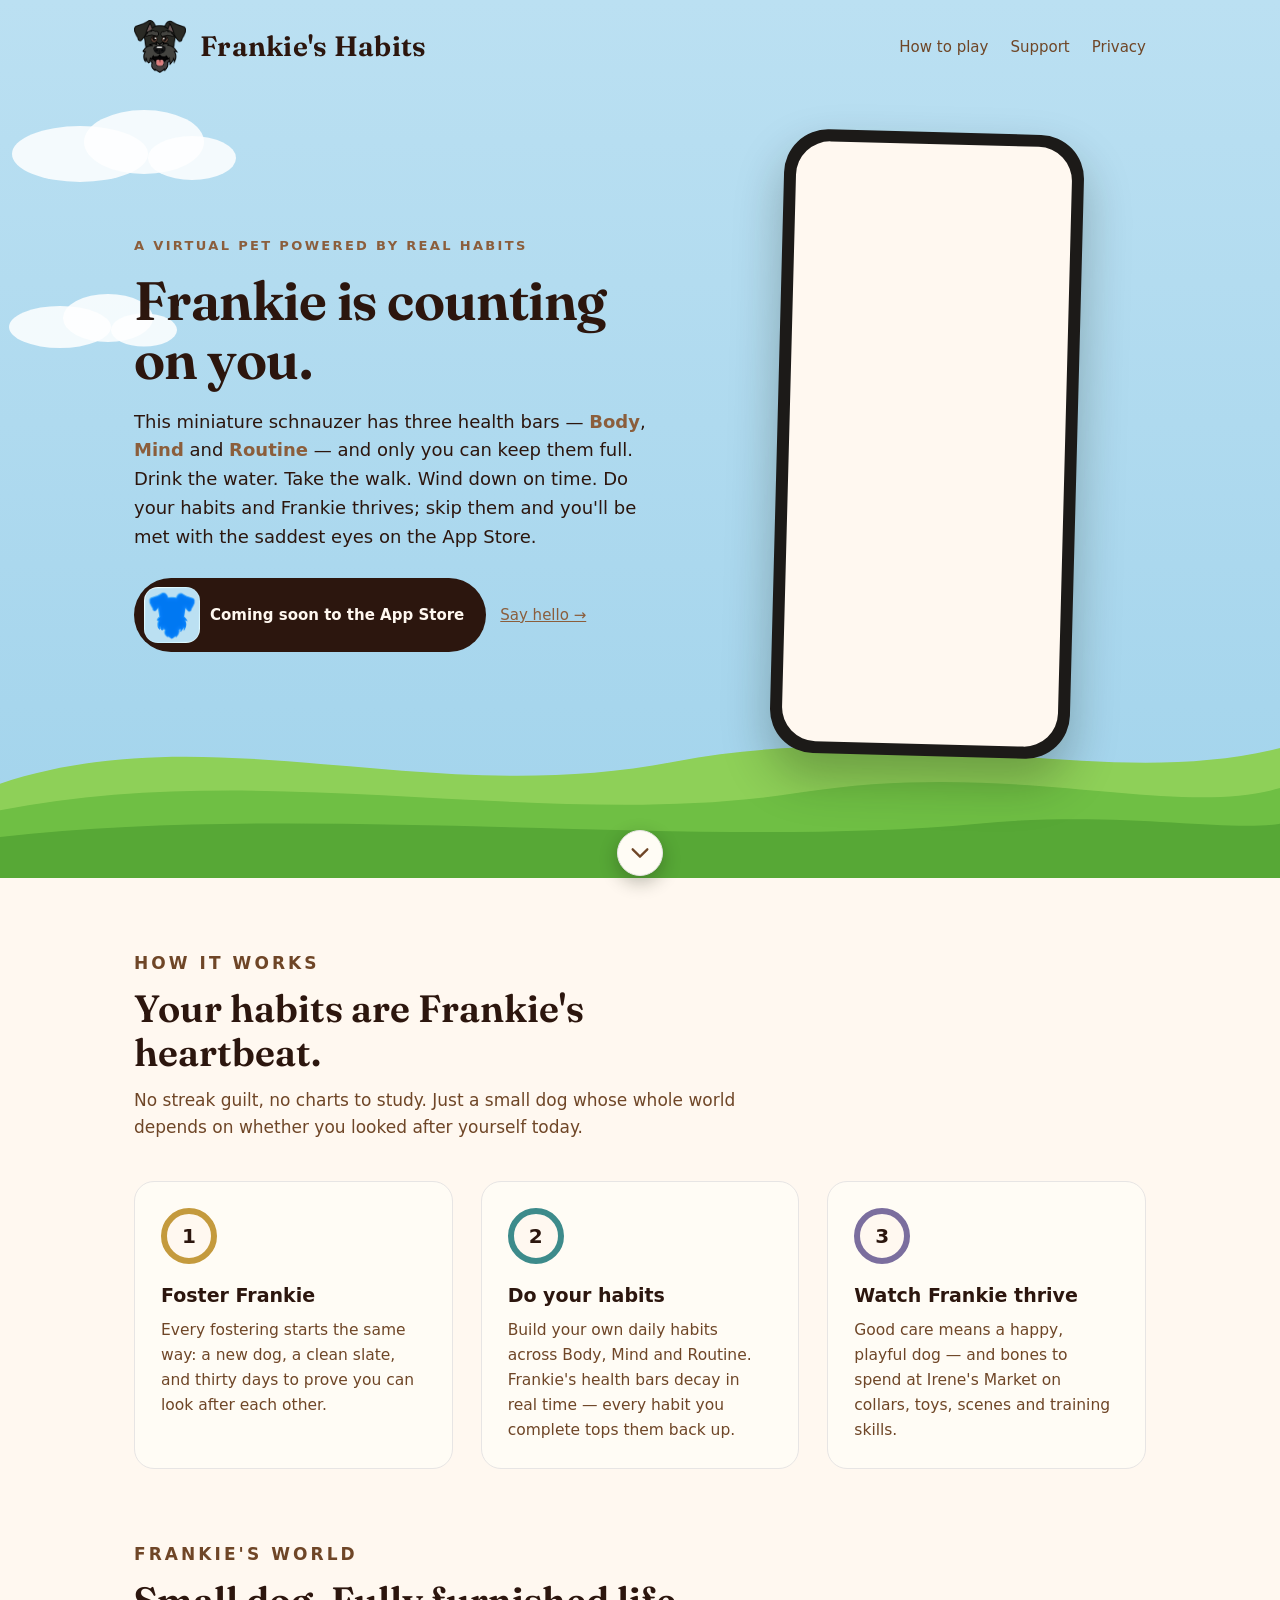
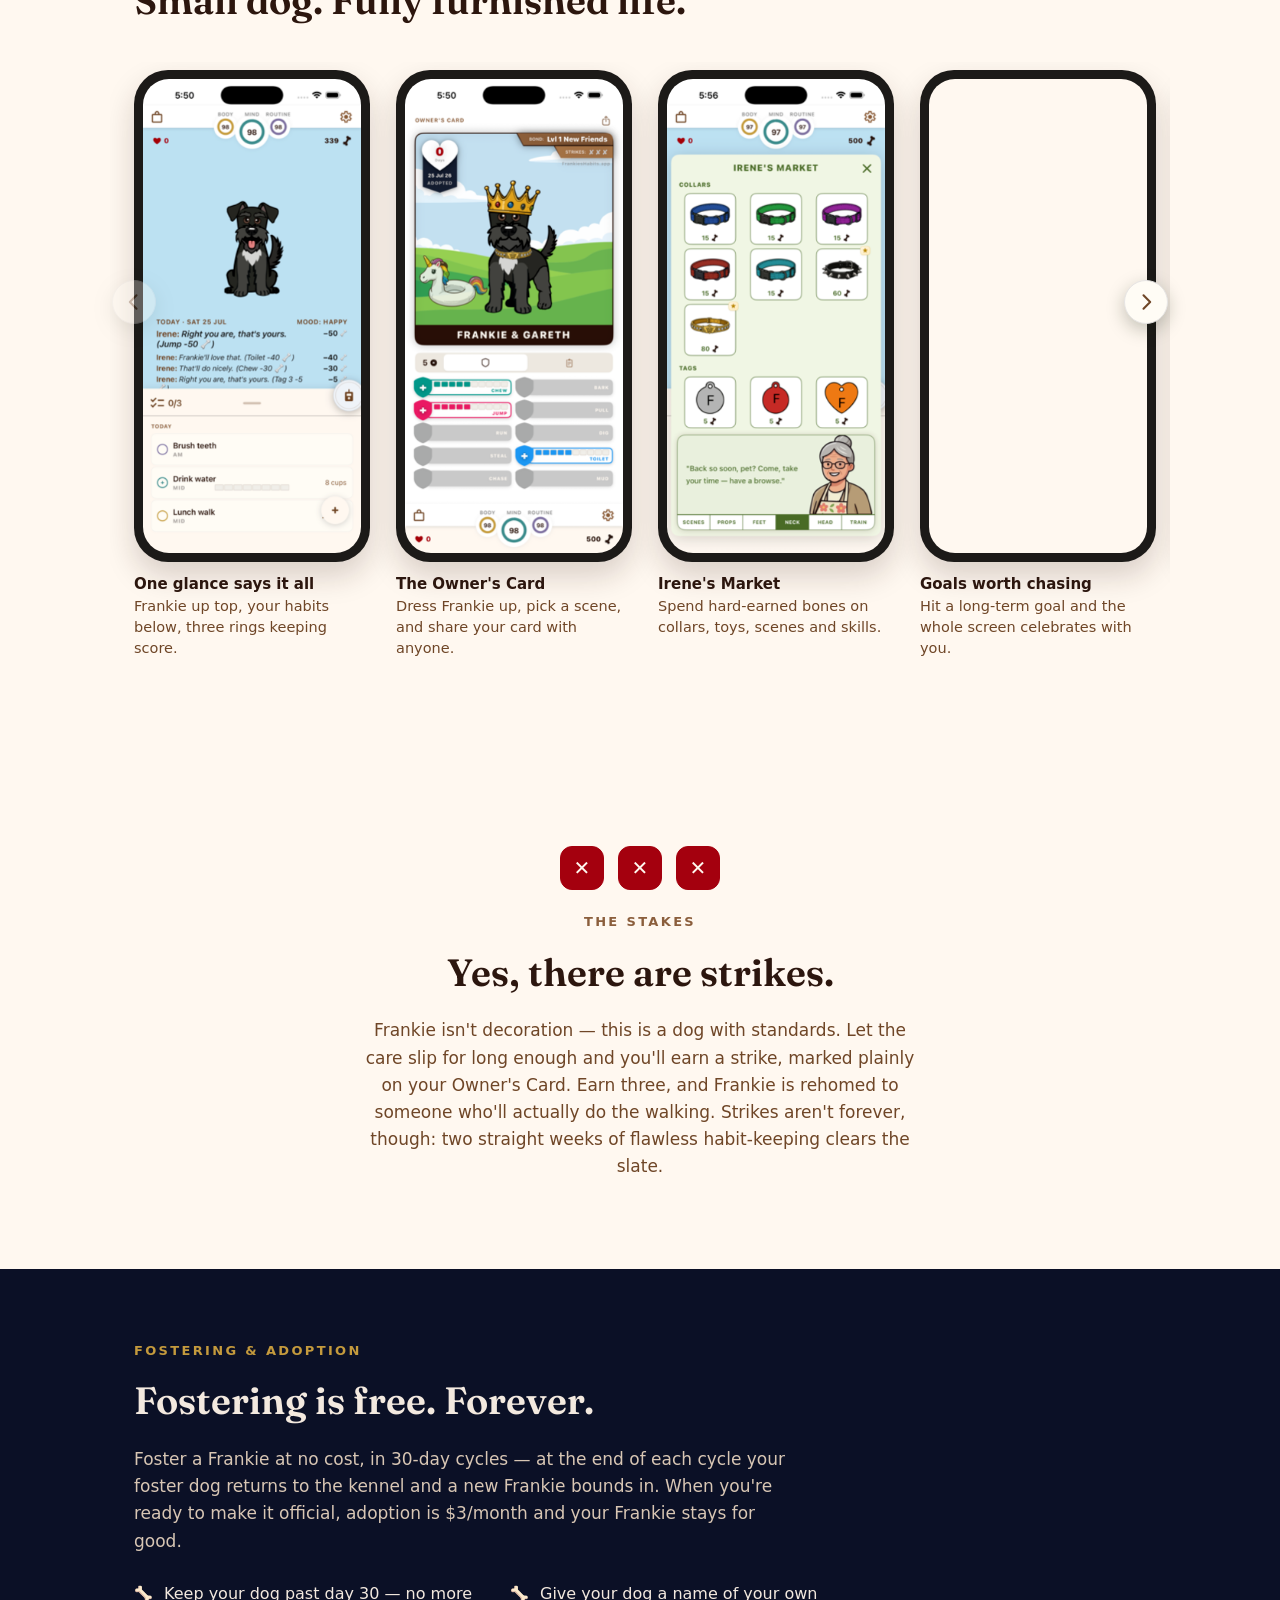
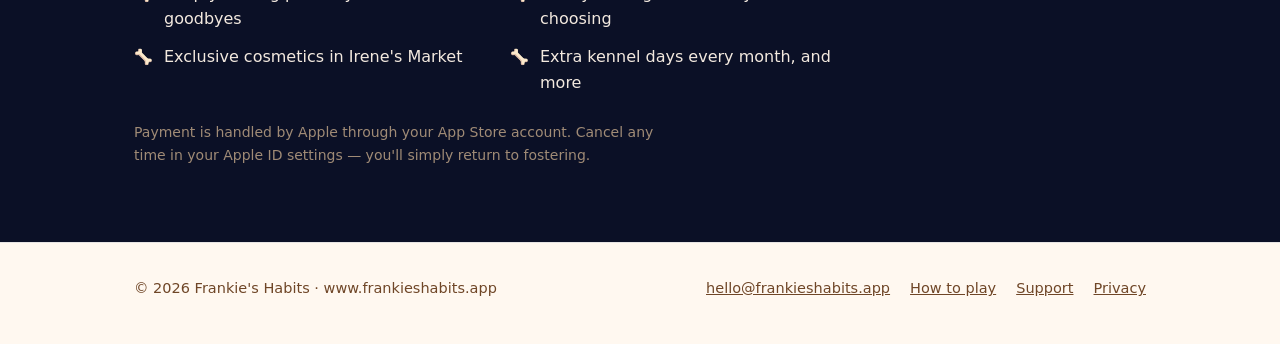
==== commit 1a933823: "Dissolve header bar into hero sky; bigger wordmark Co-Authored-By: Claude Fable 5 <noreply@anthropic" ====
--- a/index.html
+++ b/index.html
@@ -14,14 +14,14 @@
 <link rel="preconnect" href="https://fonts.googleapis.com">
 <link rel="preconnect" href="https://fonts.gstatic.com" crossorigin>
 <link href="https://fonts.googleapis.com/css2?family=Fraunces:opsz,wght@9..144,400..700&display=swap" rel="stylesheet">
-<link rel="stylesheet" href="style.css?v=6">
+<link rel="stylesheet" href="style.css?v=7">
 </head>
 <body>
 
-<header class="site-header">
+<header class="site-header overlay">
   <div class="wrap">
     <a class="wordmark" href="index.html">
-      <img src="assets/frankie-head.png" alt="" width="34" height="35">
+      <img src="assets/frankie-head.png" alt="" width="52" height="53">
       <span>Frankie's Habits</span>
     </a>
     <nav class="site-nav" aria-label="Site">
--- a/style.css
+++ b/style.css
@@ -76,26 +76,34 @@
 
 /* ---------- header ---------- */
 
-.site-header { background: var(--cream); }
+.site-header { background: transparent; }
 .site-header .wrap {
   display: flex;
   align-items: center;
   justify-content: space-between;
-  padding-top: 18px;
-  padding-bottom: 18px;
+  padding-top: 20px;
+  padding-bottom: 20px;
+}
+/* landing page: header floats over the hero sky — no bar */
+.site-header.overlay {
+  position: absolute;
+  top: 0;
+  left: 0;
+  right: 0;
+  z-index: 10;
 }
 .wordmark {
   display: flex;
   align-items: center;
-  gap: 10px;
+  gap: 14px;
   text-decoration: none;
   color: var(--ink);
 }
-.wordmark img { width: 34px; height: auto; }
+.wordmark img { width: 52px; height: auto; }
 .wordmark span {
   font-family: var(--display);
-  font-weight: 600;
-  font-size: 20px;
+  font-weight: 640;
+  font-size: 28px;
   letter-spacing: 0.01em;
 }
 .site-nav { display: flex; gap: 22px; }
@@ -119,7 +127,7 @@
   grid-template-columns: 1.1fr 0.9fr;
   gap: 40px;
   align-items: center;
-  padding-top: 64px;
+  padding-top: 132px;
   padding-bottom: 24px;
   position: relative;
   z-index: 2;
@@ -465,7 +473,10 @@
 /* ---------- responsive ---------- */
 
 @media (max-width: 820px) {
-  .hero .wrap { grid-template-columns: 1fr; padding-top: 44px; }
+  .site-header .wrap { flex-wrap: wrap; gap: 6px 16px; }
+  .wordmark img { width: 42px; }
+  .wordmark span { font-size: 23px; }
+  .hero .wrap { grid-template-columns: 1fr; padding-top: 112px; }
   .hero .phone { transform: none; margin-top: 8px; }
   .steps { grid-template-columns: 1fr; }
   .adopt ul { grid-template-columns: 1fr; }
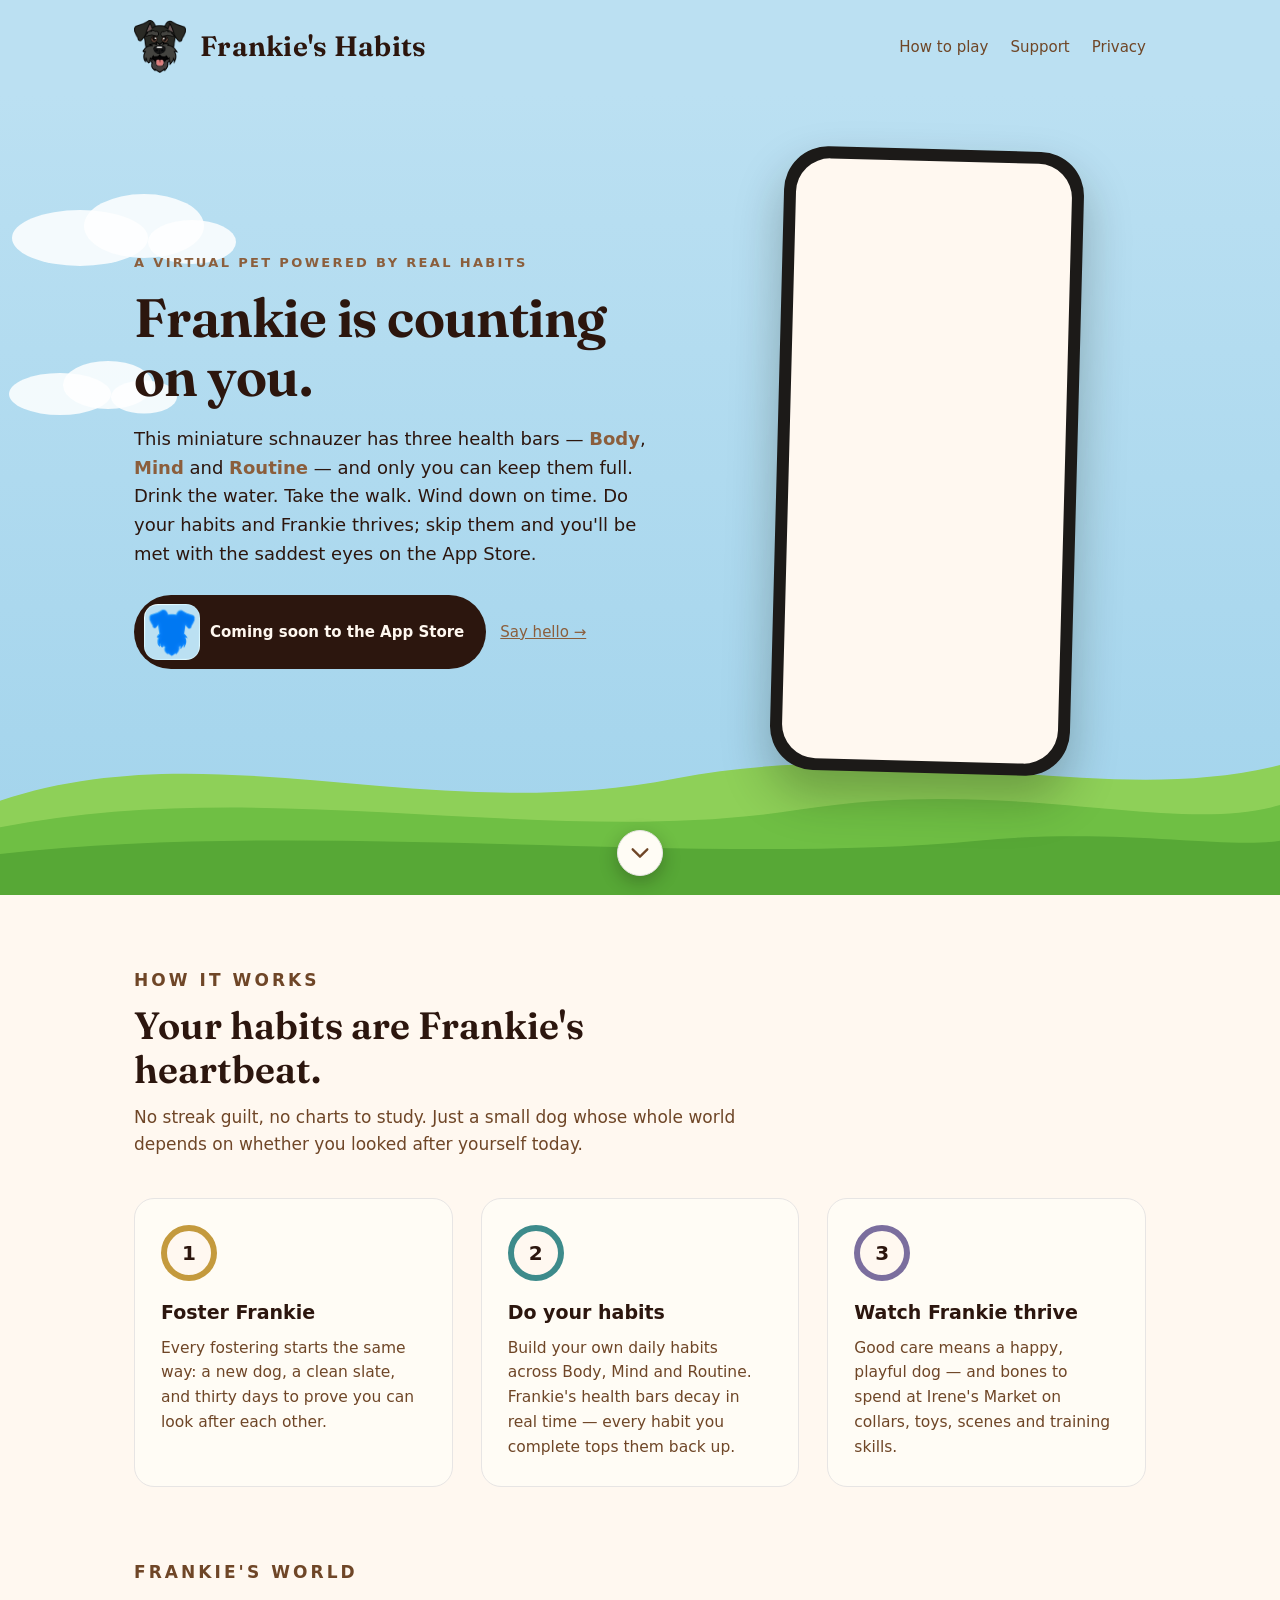
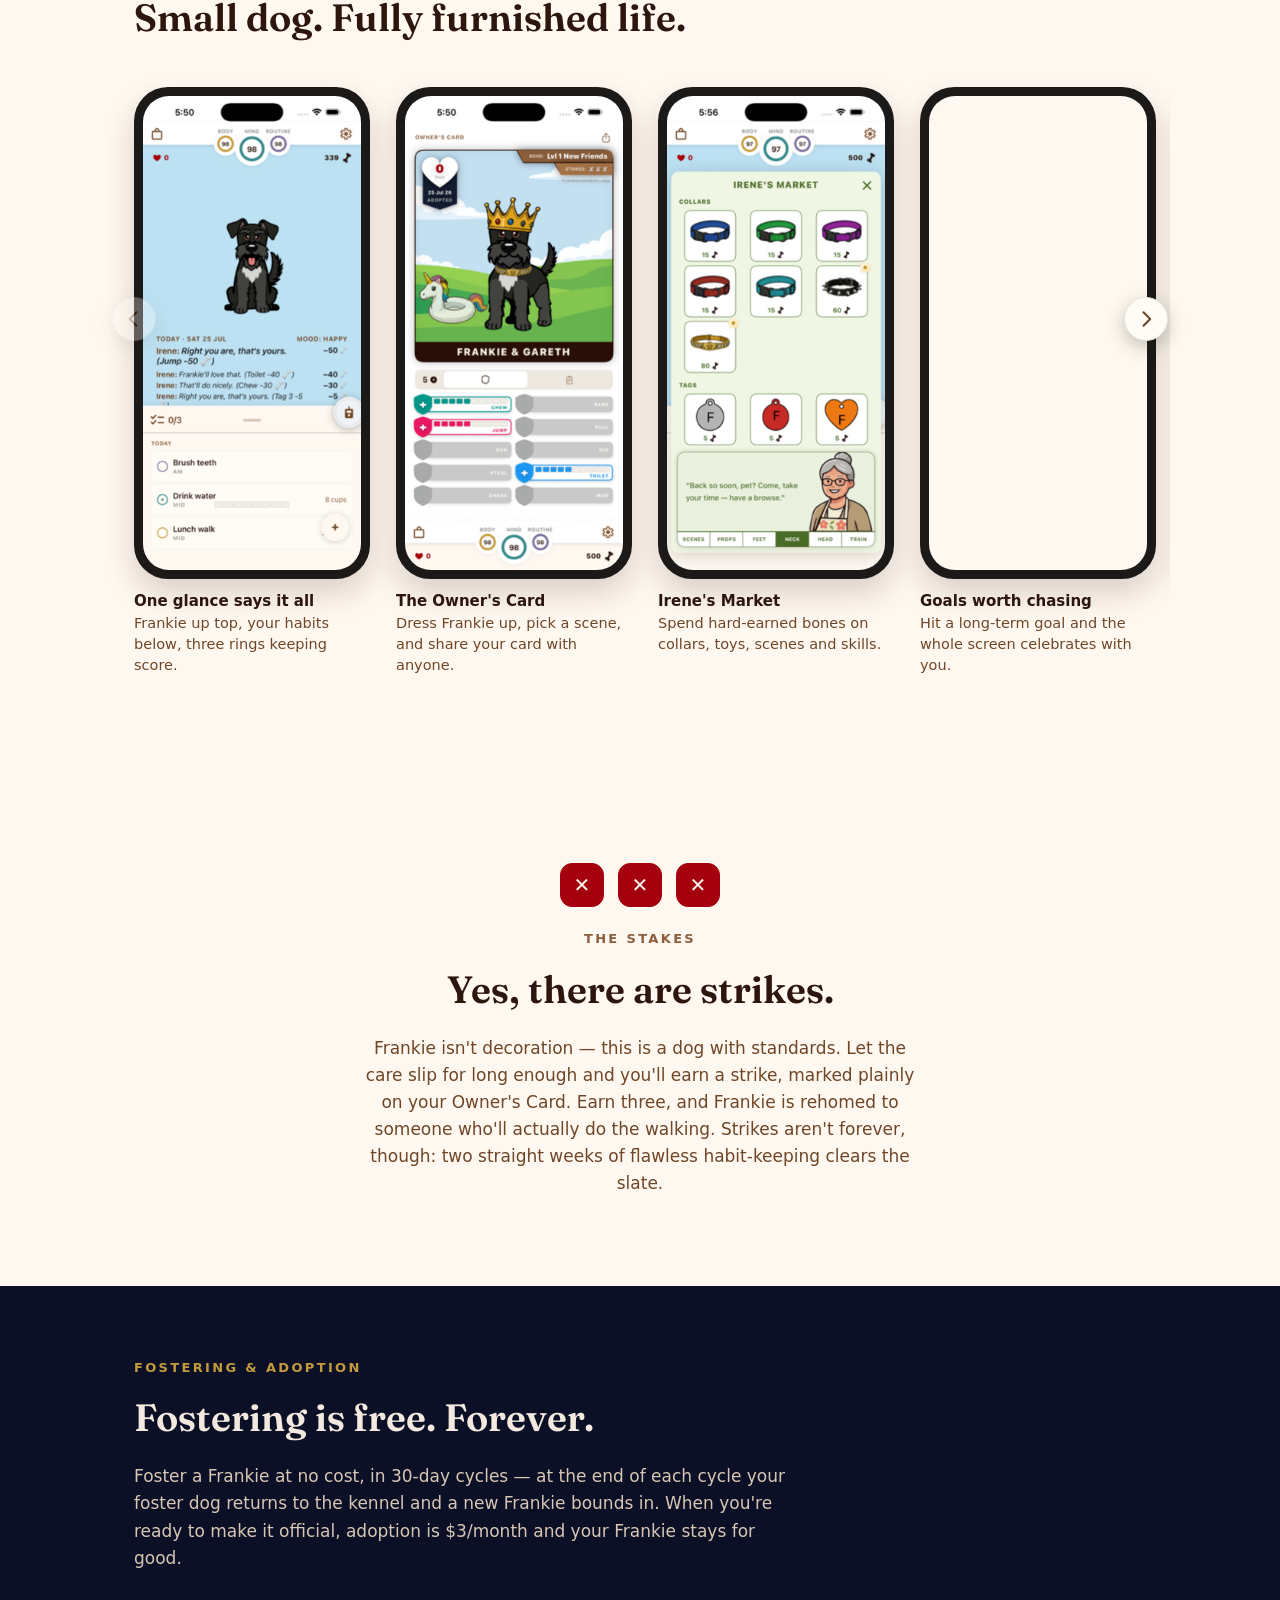
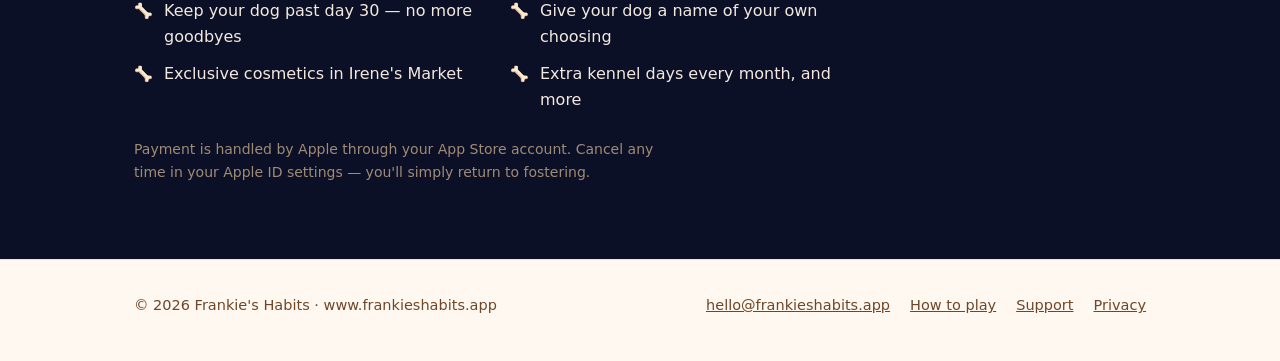
==== commit c8c17478: "Header bar in happy-sky colour Co-Authored-By: Claude Fable 5 <noreply@anthropic.com>" ====
--- a/index.html
+++ b/index.html
@@ -14,11 +14,11 @@
 <link rel="preconnect" href="https://fonts.googleapis.com">
 <link rel="preconnect" href="https://fonts.gstatic.com" crossorigin>
 <link href="https://fonts.googleapis.com/css2?family=Fraunces:opsz,wght@9..144,400..700&display=swap" rel="stylesheet">
-<link rel="stylesheet" href="style.css?v=7">
+<link rel="stylesheet" href="style.css?v=8">
 </head>
 <body>
 
-<header class="site-header overlay">
+<header class="site-header">
   <div class="wrap">
     <a class="wordmark" href="index.html">
       <img src="assets/frankie-head.png" alt="" width="52" height="53">
--- a/style.css
+++ b/style.css
@@ -76,7 +76,8 @@
 
 /* ---------- header ---------- */
 
-.site-header { background: transparent; }
+/* header wears the happy sky — blends straight into the hero on the landing page */
+.site-header { background: var(--sky); }
 .site-header .wrap {
   display: flex;
   align-items: center;
@@ -84,14 +85,6 @@
   padding-top: 20px;
   padding-bottom: 20px;
 }
-/* landing page: header floats over the hero sky — no bar */
-.site-header.overlay {
-  position: absolute;
-  top: 0;
-  left: 0;
-  right: 0;
-  z-index: 10;
-}
 .wordmark {
   display: flex;
   align-items: center;
@@ -127,7 +120,7 @@
   grid-template-columns: 1.1fr 0.9fr;
   gap: 40px;
   align-items: center;
-  padding-top: 132px;
+  padding-top: 56px;
   padding-bottom: 24px;
   position: relative;
   z-index: 2;
@@ -476,7 +469,7 @@
   .site-header .wrap { flex-wrap: wrap; gap: 6px 16px; }
   .wordmark img { width: 42px; }
   .wordmark span { font-size: 23px; }
-  .hero .wrap { grid-template-columns: 1fr; padding-top: 112px; }
+  .hero .wrap { grid-template-columns: 1fr; padding-top: 40px; }
   .hero .phone { transform: none; margin-top: 8px; }
   .steps { grid-template-columns: 1fr; }
   .adopt ul { grid-template-columns: 1fr; }
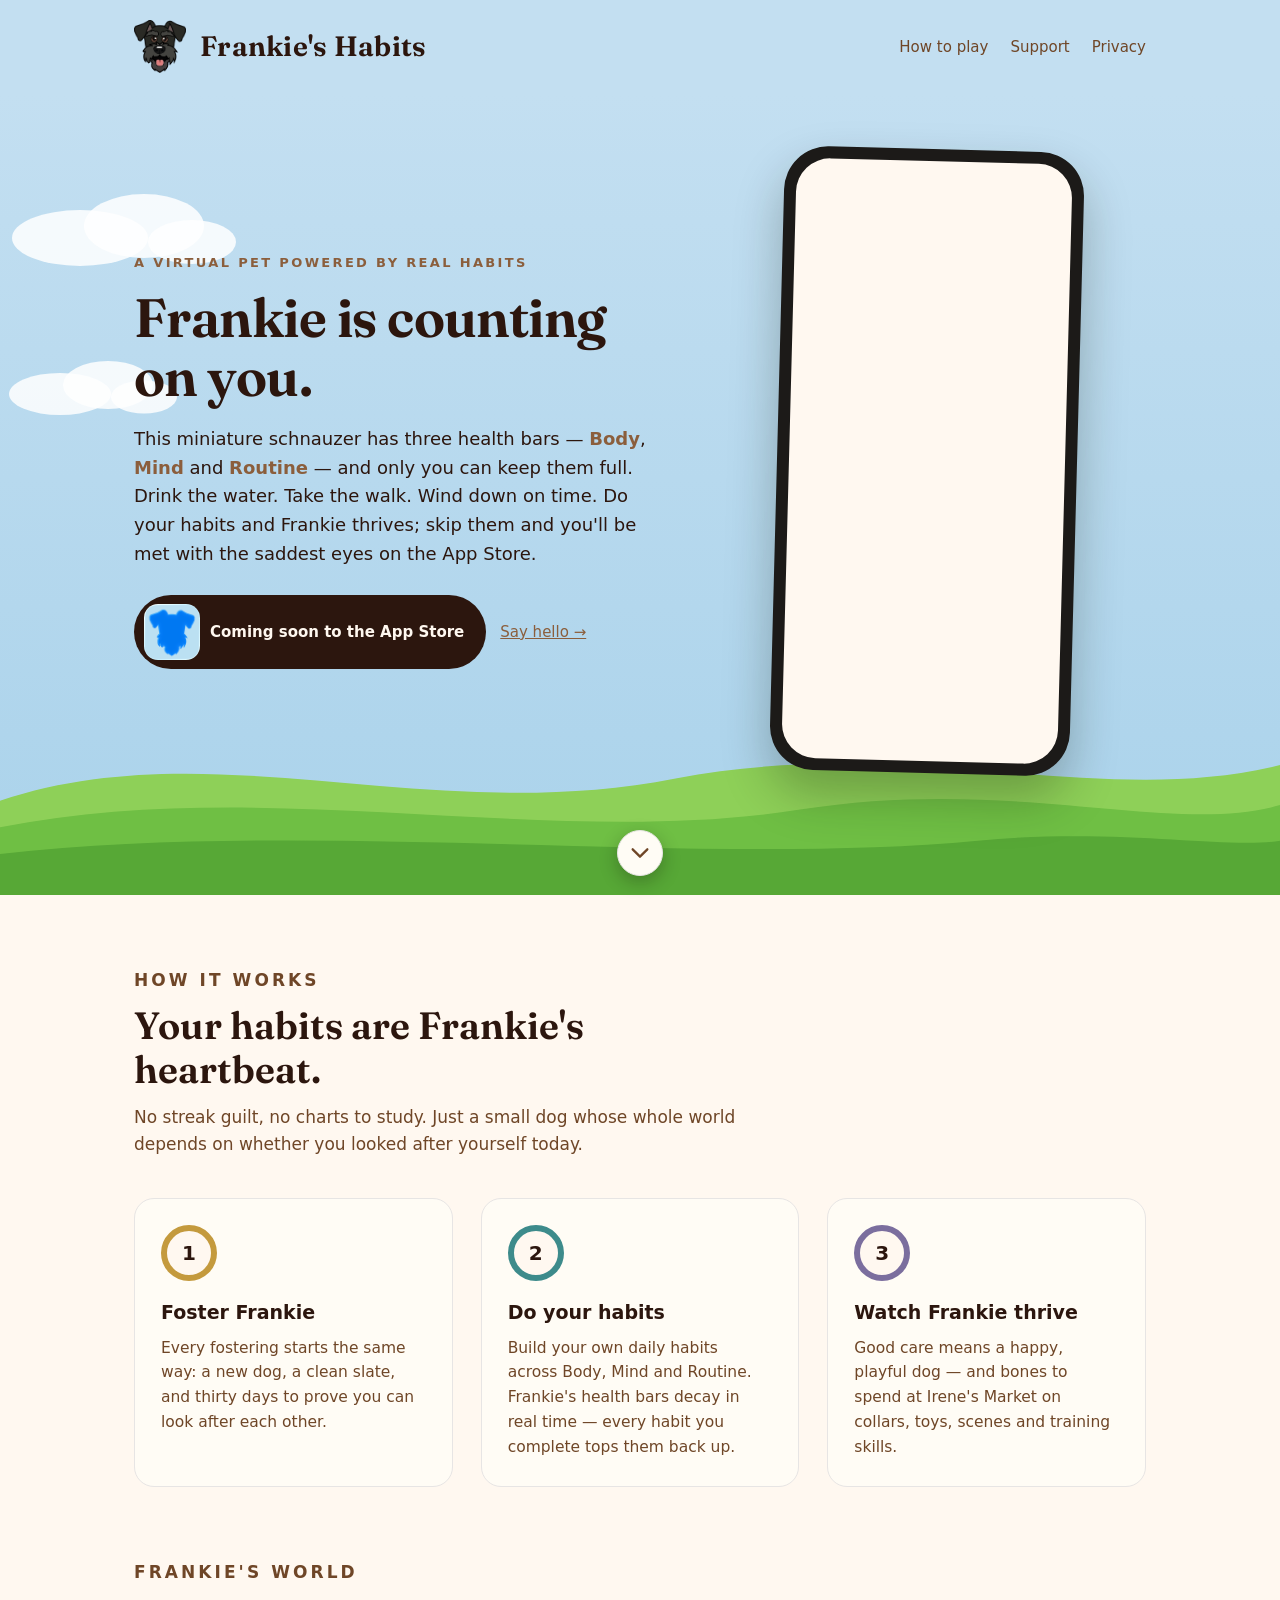
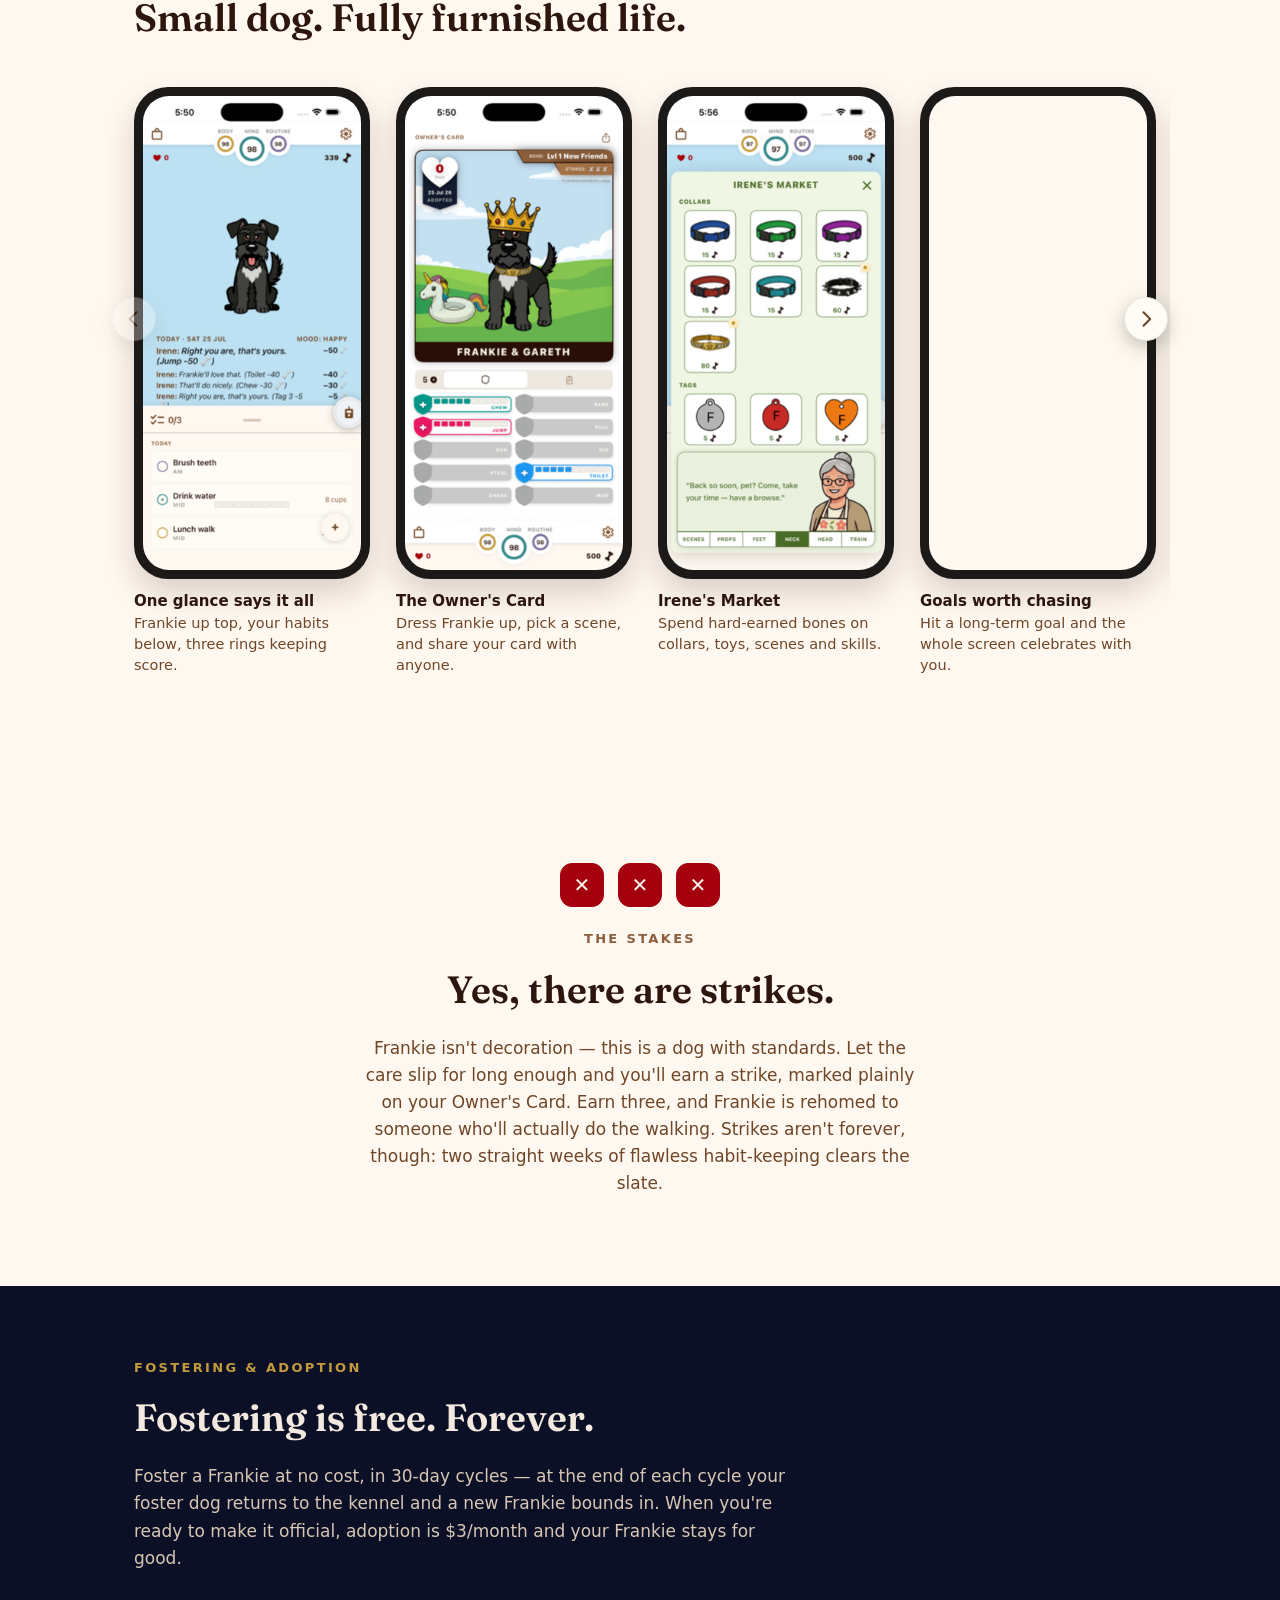
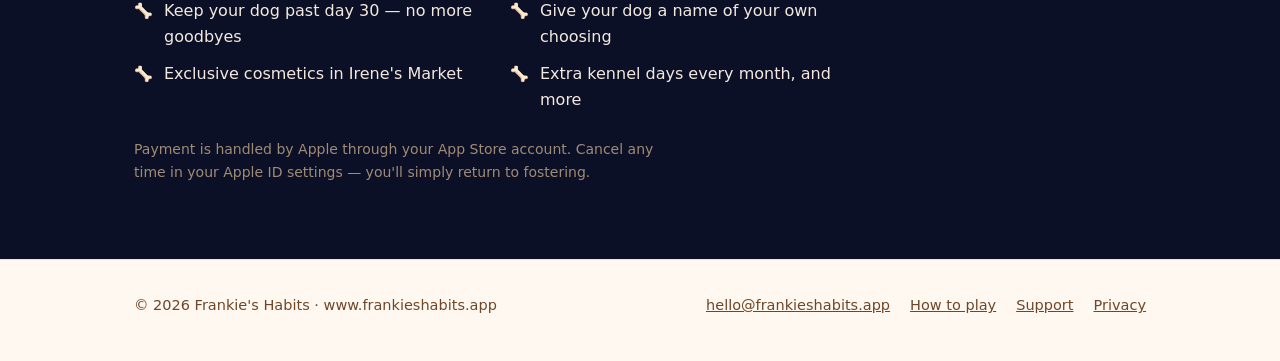
==== commit ff63acb7: "Happy sky matched to on-screen colour #C3DFF1 Co-Authored-By: Claude Fable 5 <noreply@anthropic.com>" ====
--- a/index.html
+++ b/index.html
@@ -14,7 +14,7 @@
 <link rel="preconnect" href="https://fonts.googleapis.com">
 <link rel="preconnect" href="https://fonts.gstatic.com" crossorigin>
 <link href="https://fonts.googleapis.com/css2?family=Fraunces:opsz,wght@9..144,400..700&display=swap" rel="stylesheet">
-<link rel="stylesheet" href="style.css?v=8">
+<link rel="stylesheet" href="style.css?v=9">
 </head>
 <body>
 
--- a/style.css
+++ b/style.css
@@ -10,8 +10,9 @@
   --ink-2: #6F4627;
   --brown: #8B5E3C;
   --border: #E7E5E4;
-  --sky: #BBE0F2;
-  --sky-deep: #A3D4EC;
+  /* app's happy sky as it actually renders on screen (P3 #BBE0F2 ≈ sRGB #C3DFF1) */
+  --sky: #C3DFF1;
+  --sky-deep: #ABD3EB;
   --grass-1: #8ED058;
   --grass-2: #6FBF44;
   --grass-3: #57A836;
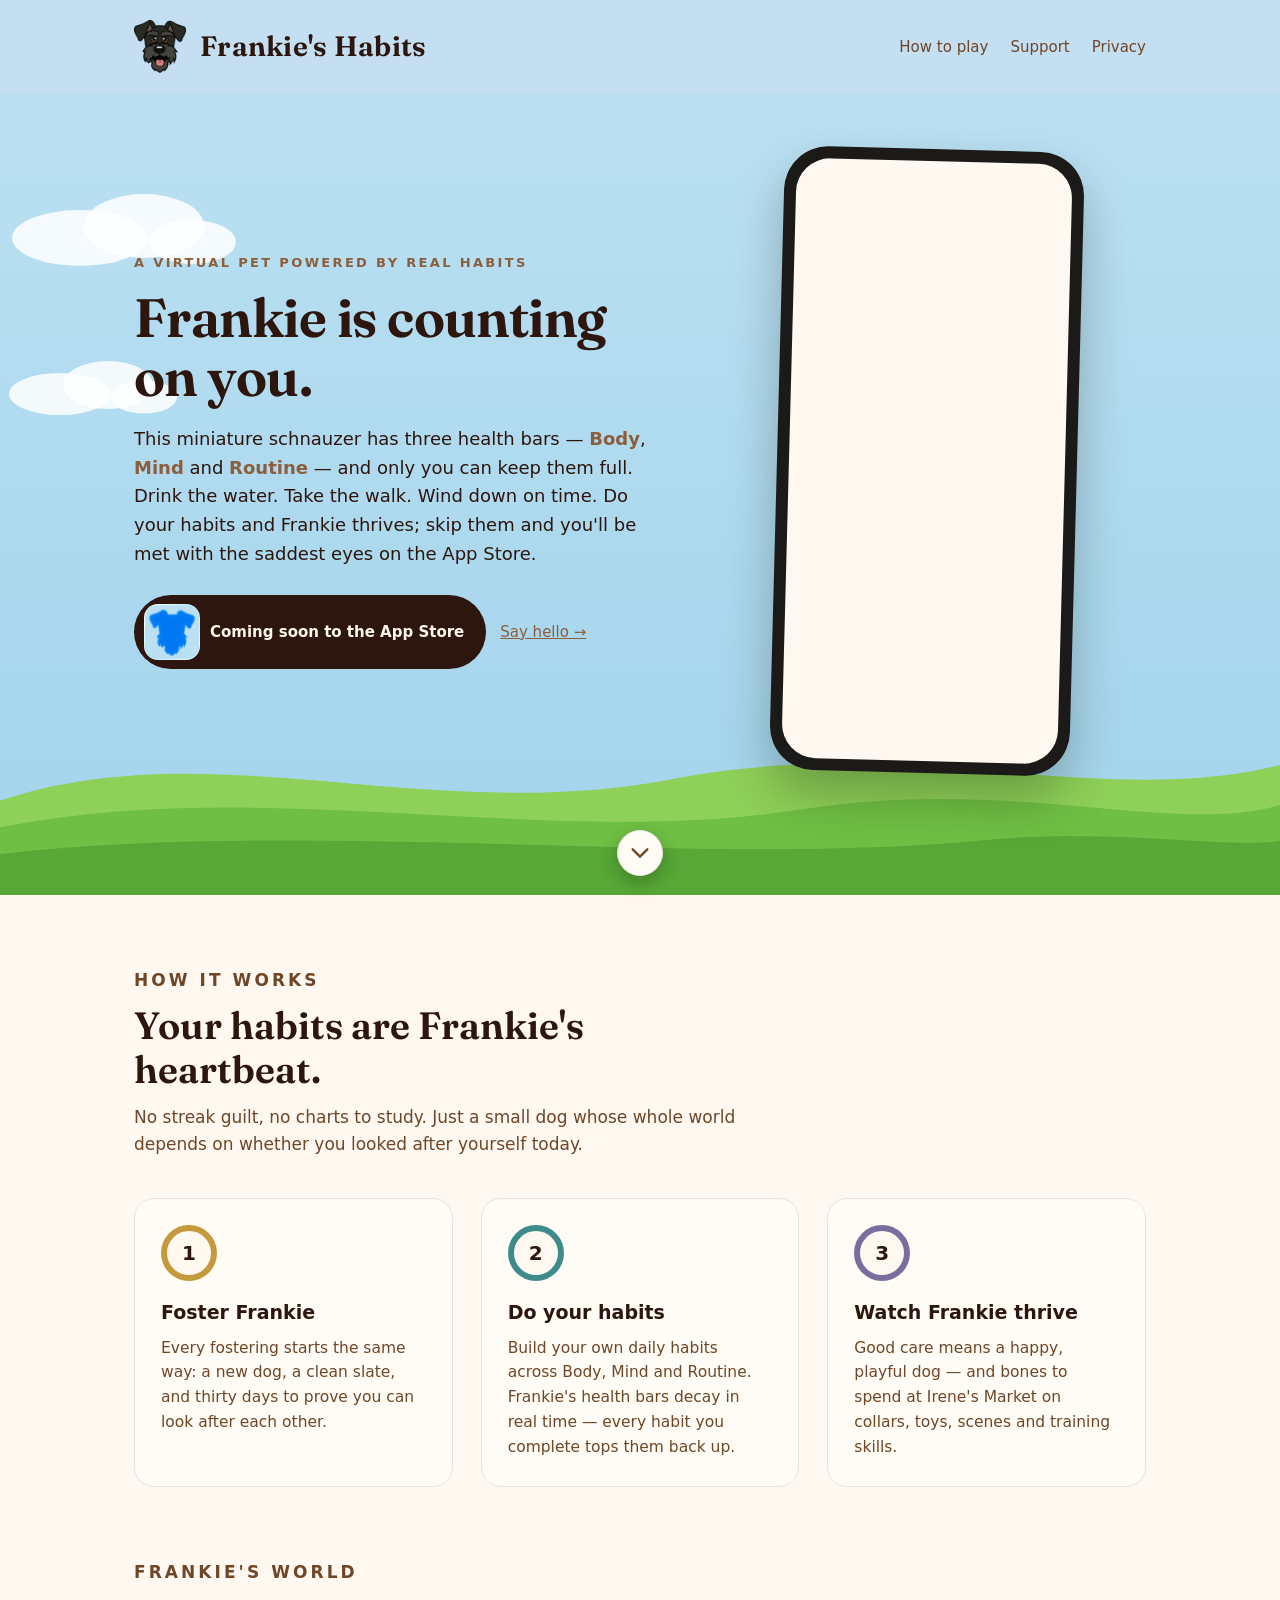
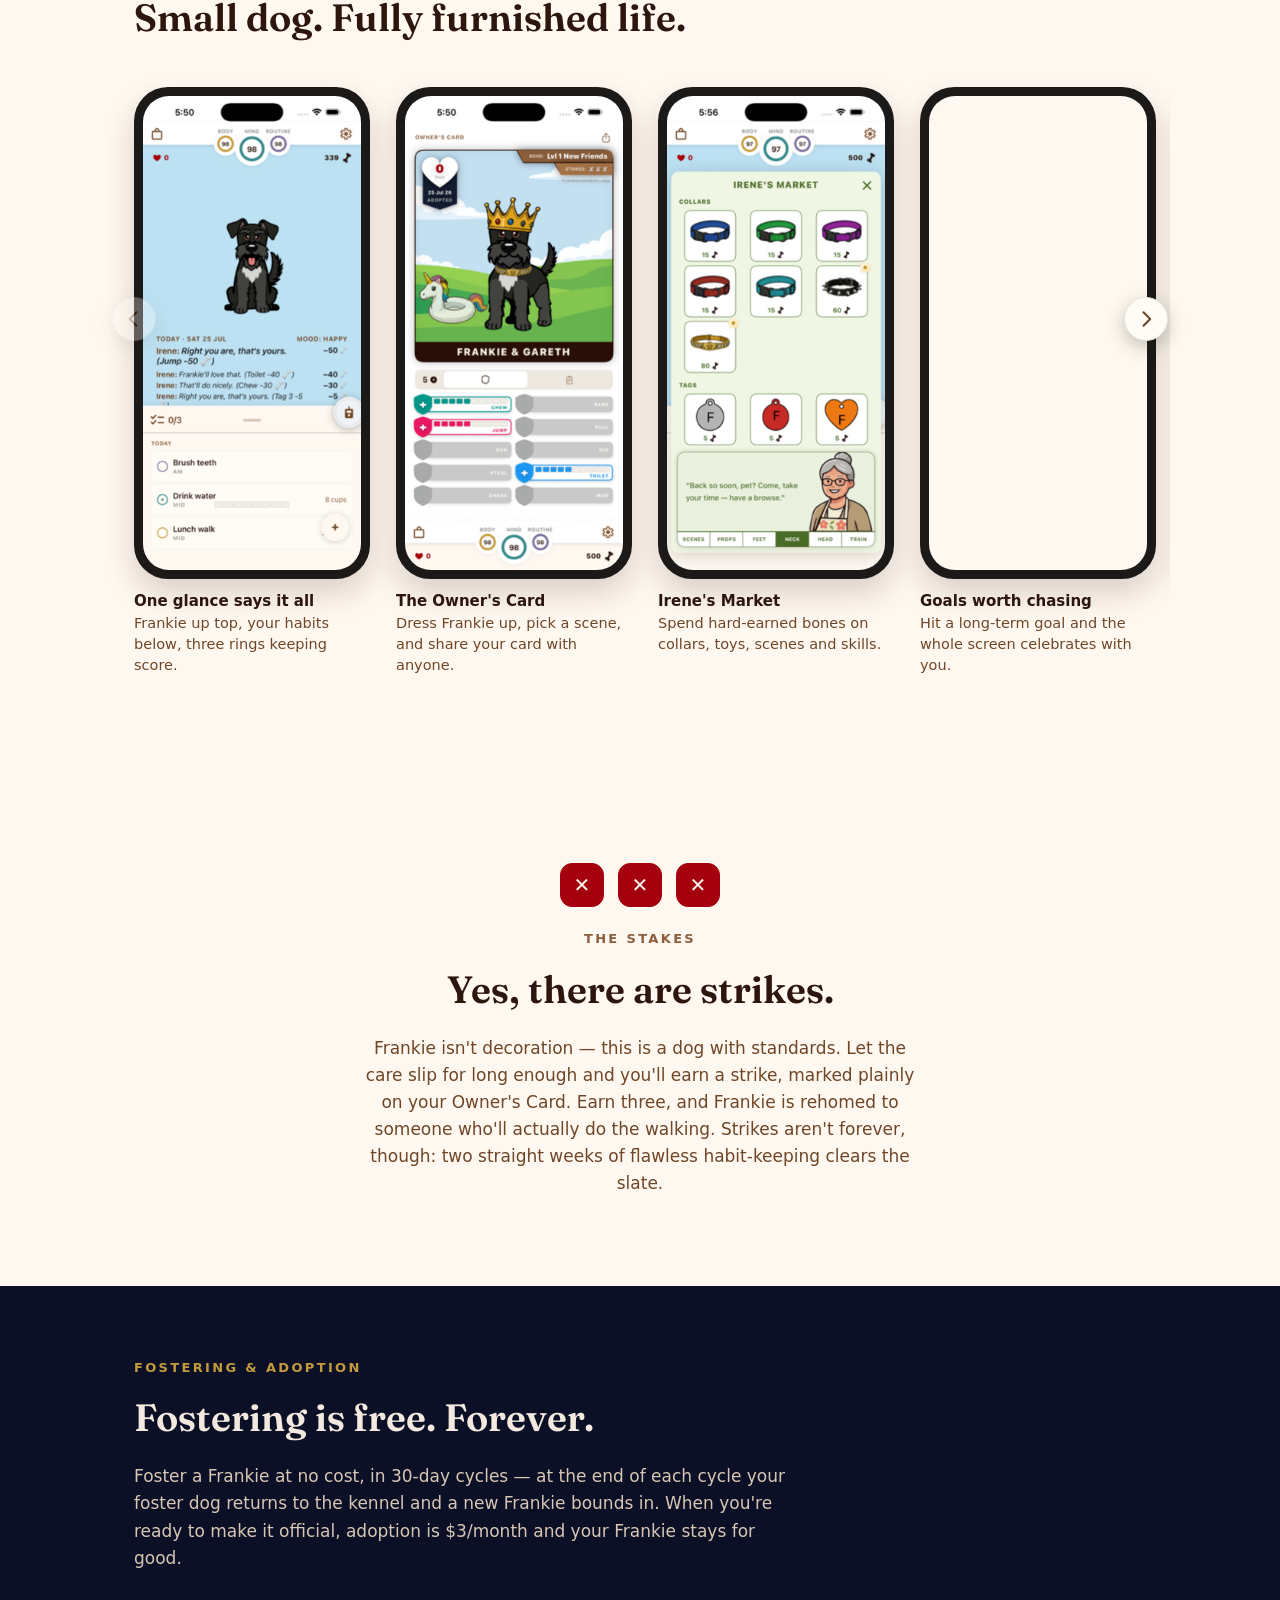
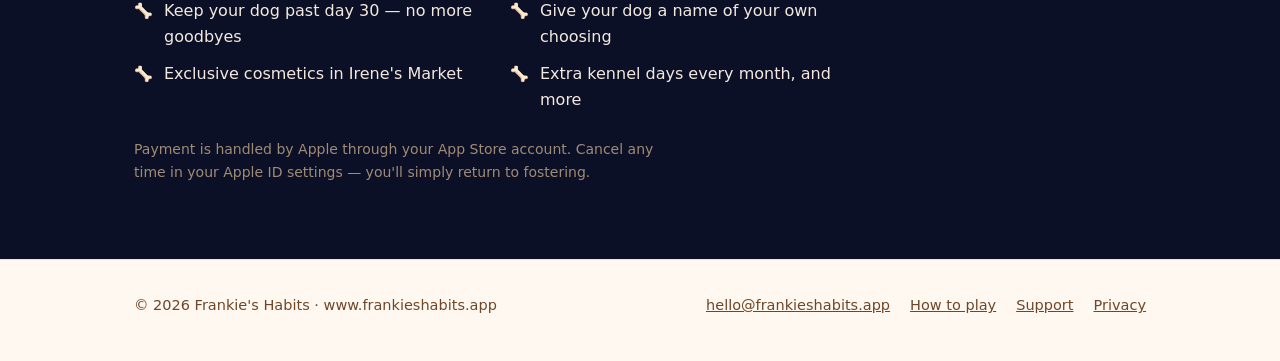
==== commit 42c7058a: "Scope #C3DFF1 to header only; hero gradient restored Co-Authored-By: Claude Fable 5 <noreply@anthrop" ====
--- a/index.html
+++ b/index.html
@@ -14,7 +14,7 @@
 <link rel="preconnect" href="https://fonts.googleapis.com">
 <link rel="preconnect" href="https://fonts.gstatic.com" crossorigin>
 <link href="https://fonts.googleapis.com/css2?family=Fraunces:opsz,wght@9..144,400..700&display=swap" rel="stylesheet">
-<link rel="stylesheet" href="style.css?v=9">
+<link rel="stylesheet" href="style.css?v=10">
 </head>
 <body>
 
--- a/style.css
+++ b/style.css
@@ -10,9 +10,8 @@
   --ink-2: #6F4627;
   --brown: #8B5E3C;
   --border: #E7E5E4;
-  /* app's happy sky as it actually renders on screen (P3 #BBE0F2 ≈ sRGB #C3DFF1) */
-  --sky: #C3DFF1;
-  --sky-deep: #ABD3EB;
+  --sky: #BBE0F2;
+  --sky-deep: #A3D4EC;
   --grass-1: #8ED058;
   --grass-2: #6FBF44;
   --grass-3: #57A836;
@@ -77,8 +76,11 @@
 
 /* ---------- header ---------- */
 
-/* header wears the happy sky — blends straight into the hero on the landing page */
-.site-header { background: var(--sky); }
+/* header wears the happy sky as it renders on-screen in the app (#C3DFF1, user-sampled) */
+.site-header { background: #C3DFF1; }
+@media (prefers-color-scheme: dark) {
+  .site-header { background: var(--sky); }
+}
 .site-header .wrap {
   display: flex;
   align-items: center;
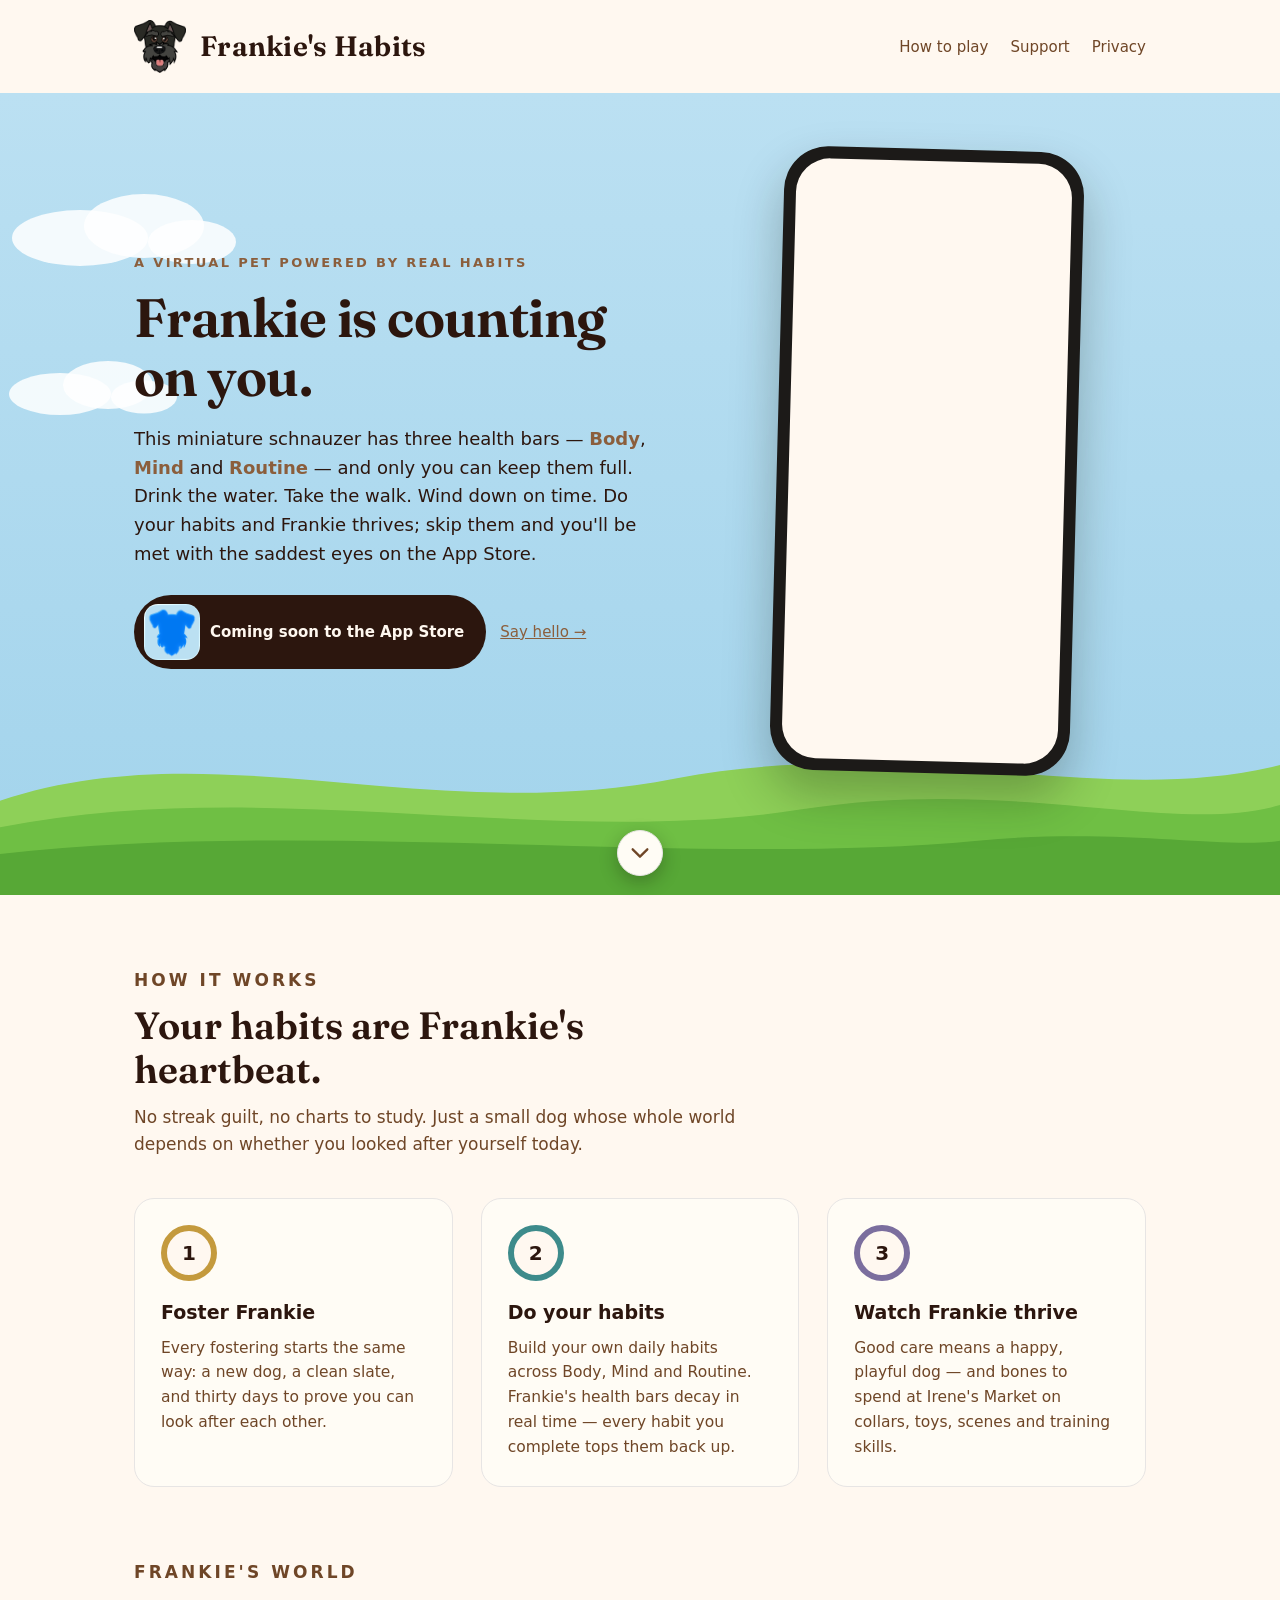
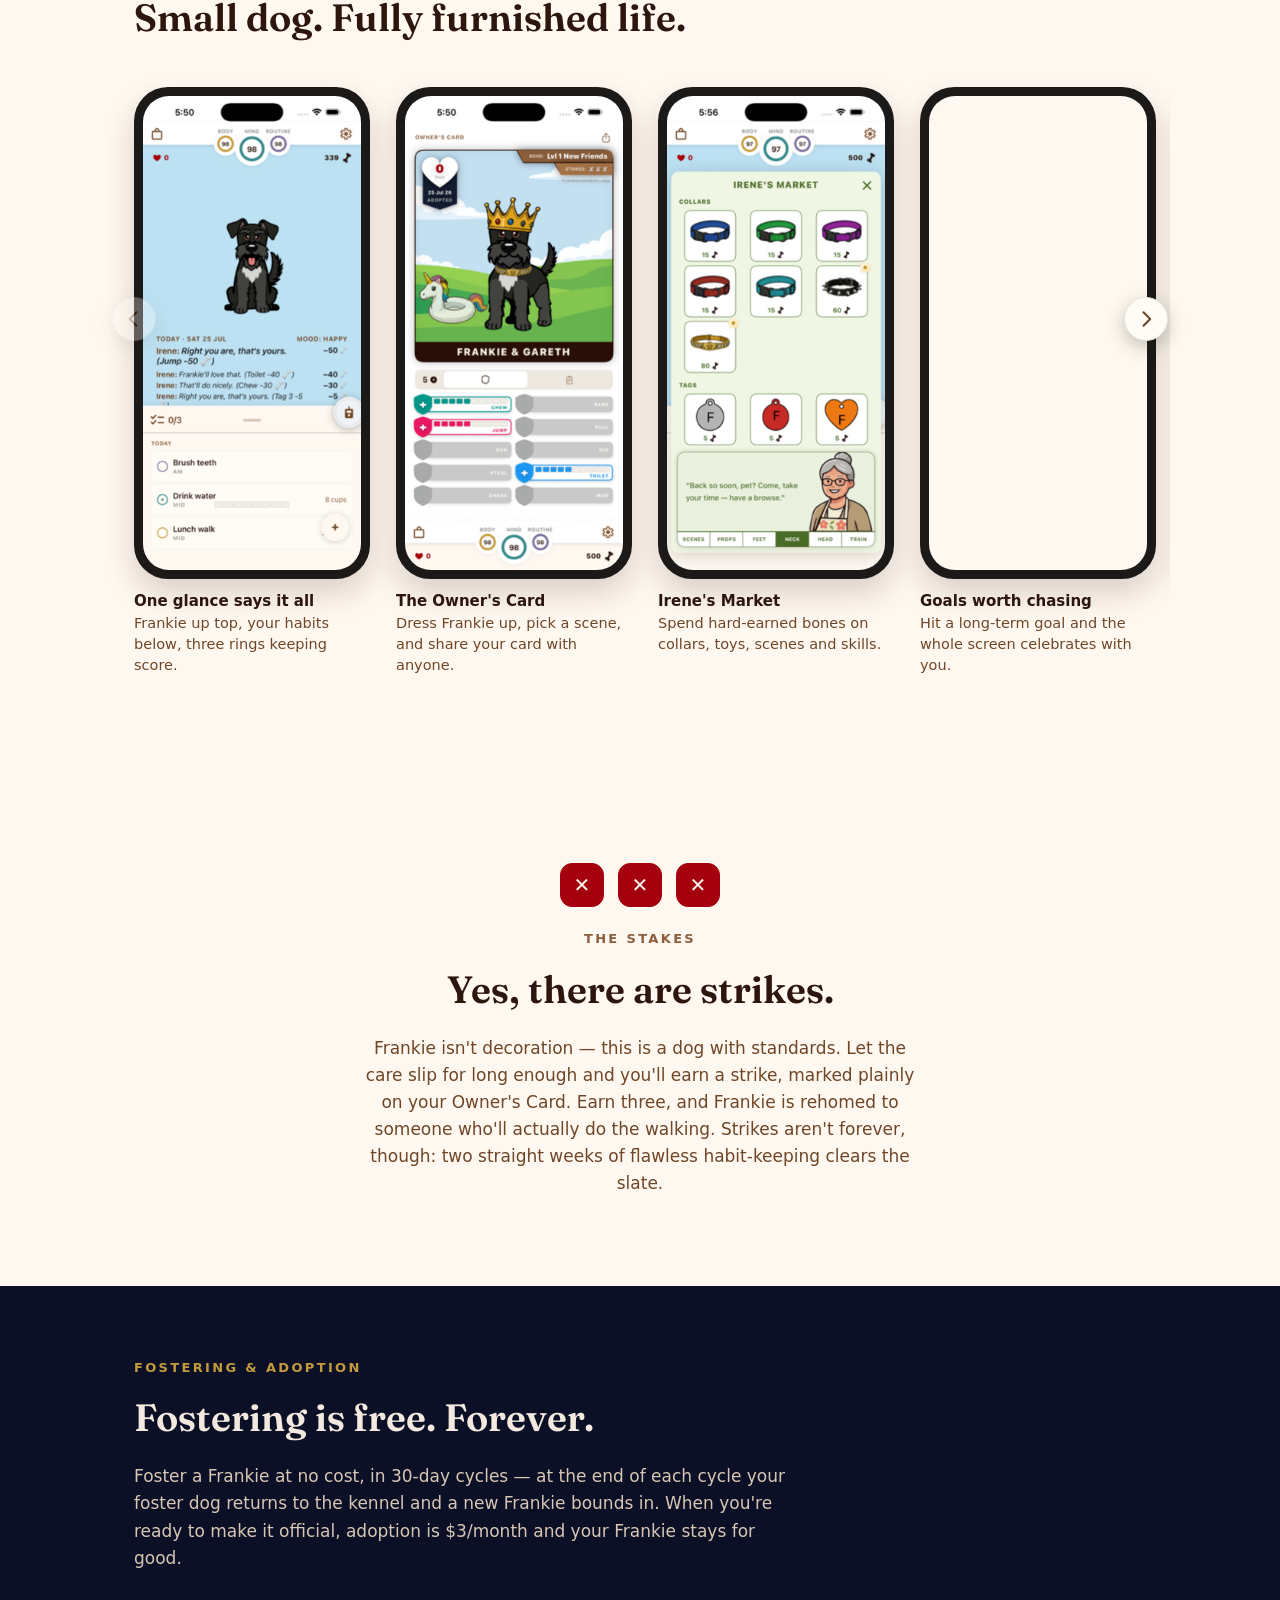
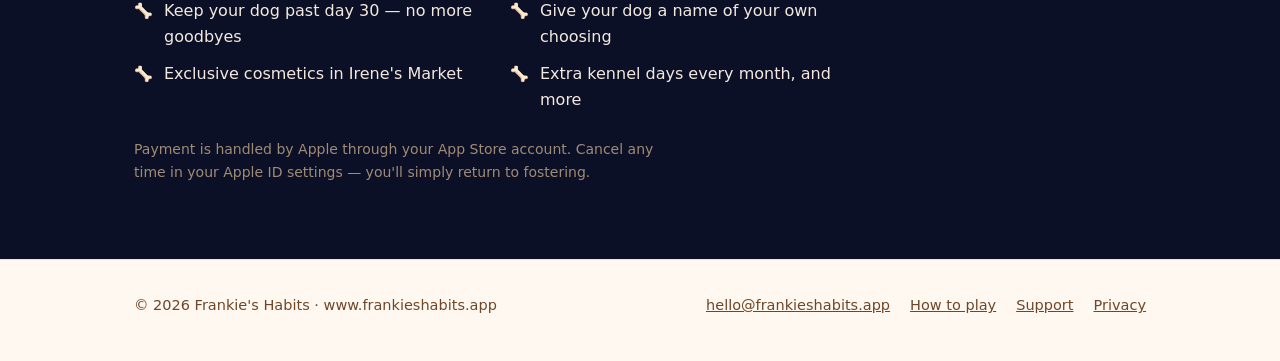
==== commit 33126664: "Header cream in light mode, happy sky in dark mode Co-Authored-By: Claude Fable 5 <noreply@anthropic" ====
--- a/index.html
+++ b/index.html
@@ -14,7 +14,7 @@
 <link rel="preconnect" href="https://fonts.googleapis.com">
 <link rel="preconnect" href="https://fonts.gstatic.com" crossorigin>
 <link href="https://fonts.googleapis.com/css2?family=Fraunces:opsz,wght@9..144,400..700&display=swap" rel="stylesheet">
-<link rel="stylesheet" href="style.css?v=10">
+<link rel="stylesheet" href="style.css?v=12">
 </head>
 <body>
 
--- a/style.css
+++ b/style.css
@@ -76,11 +76,15 @@
 
 /* ---------- header ---------- */
 
-/* header wears the happy sky as it renders on-screen in the app (#C3DFF1, user-sampled) */
-.site-header { background: #C3DFF1; }
+/* header: cream in light mode, the app's on-screen happy sky (#C3DFF1) in dark mode.
+   Both are light backgrounds, so text colours are pinned dark. */
+.site-header { background: #FFF8F0; }
 @media (prefers-color-scheme: dark) {
-  .site-header { background: var(--sky); }
-}
+  .site-header { background: #C3DFF1; }
+}
+.site-header .wordmark { color: #2C160E; }
+.site-header .site-nav a { color: #6F4627; }
+.site-header .site-nav a:hover { color: #8B5E3C; }
 .site-header .wrap {
   display: flex;
   align-items: center;
